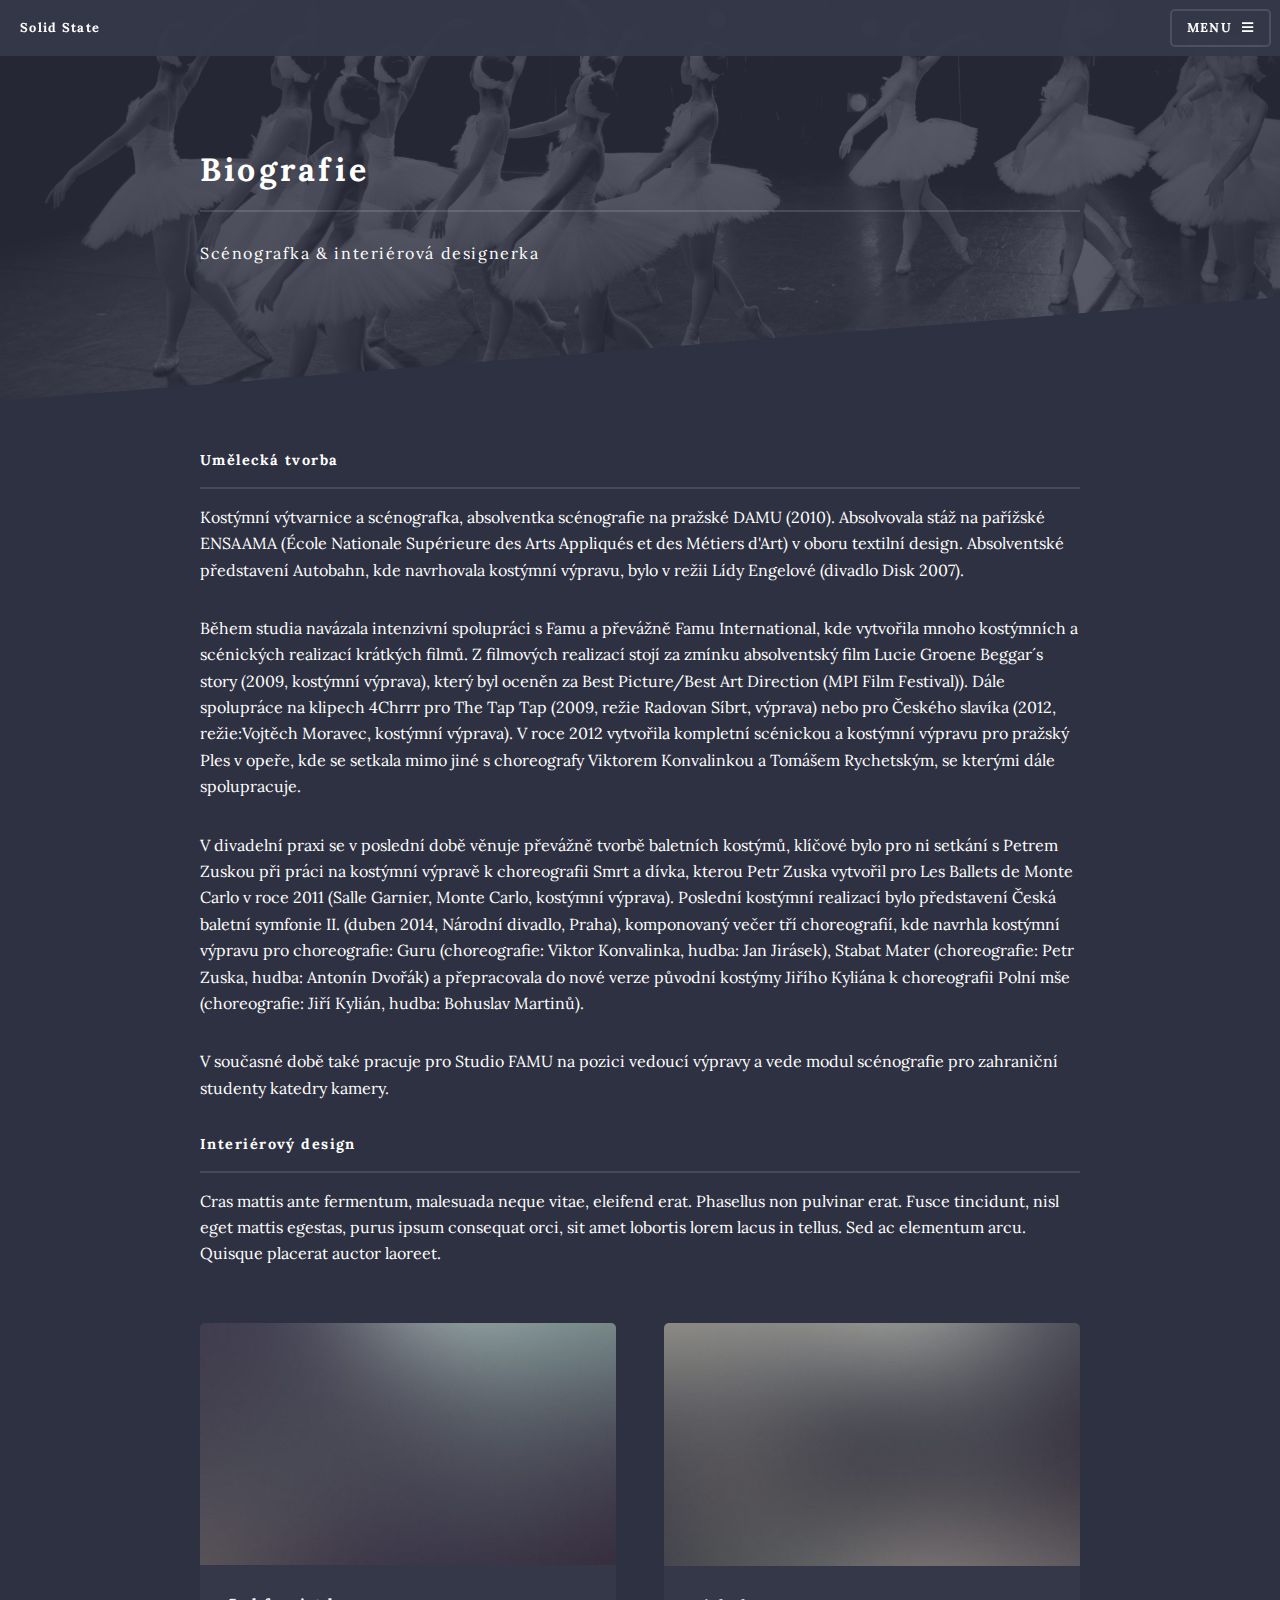
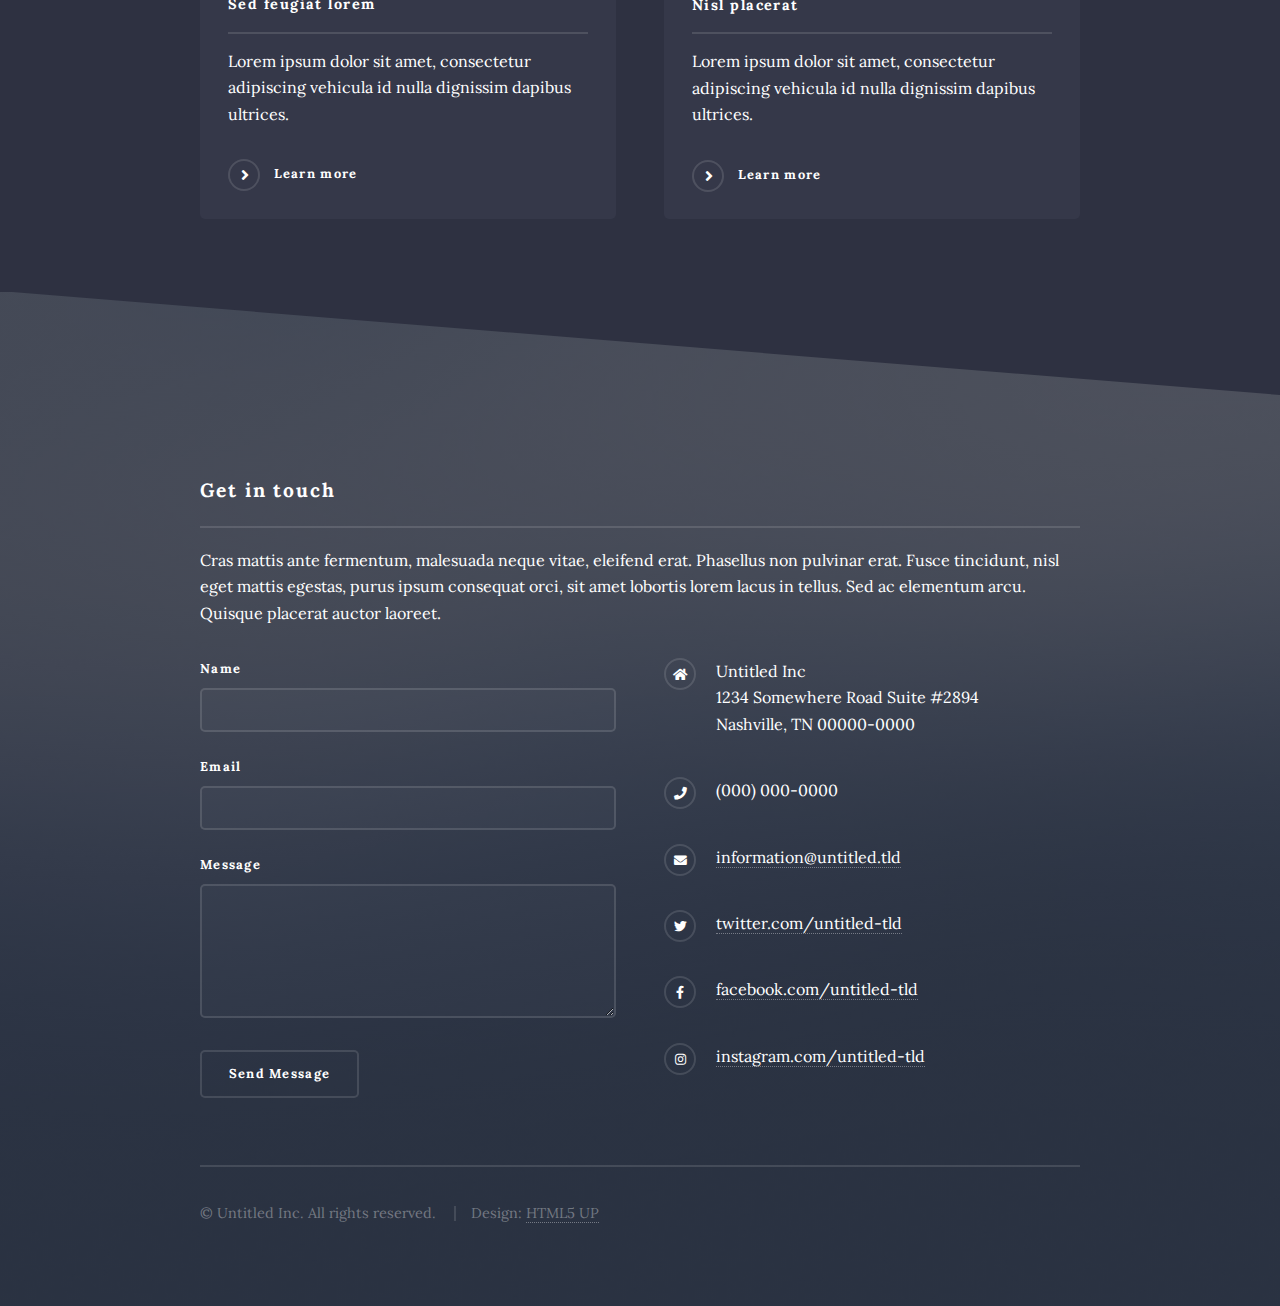
==== biography.html @ 9aa7912f "add biography" ====
<!DOCTYPE html>
<!--
	Solid State by HTML5 UP
	html5up.net | @ajlkn
	Free for personal and commercial use under the CCA 3.0 license (html5up.net/license)
-->
<html>
  <head>
    <title>Generic - Solid State by HTML5 UP</title>
    <meta charset="utf-8" />
    <meta
      name="viewport"
      content="width=device-width, initial-scale=1, user-scalable=no"
    />
    <link rel="stylesheet" href="assets/css/main.css" />
    <noscript
      ><link rel="stylesheet" href="assets/css/noscript.css"
    /></noscript>
  </head>
  <body class="is-preload">
    <!-- Page Wrapper -->
    <div id="page-wrapper">
      <!-- Header -->
      <header id="header">
        <h1><a href="index.html">Solid State</a></h1>
        <nav>
          <a href="#menu">Menu</a>
        </nav>
      </header>

      <!-- Menu -->
      <nav id="menu">
        <div class="inner">
          <h2>Menu</h2>
          <ul class="links">
            <li><a href="index.html">Home</a></li>
            <li><a href="biography.html">Biografie</a></li>
            <li><a href="generic.html">Generic</a></li>
            <li><a href="elements.html">Elements</a></li>
            <li><a href="#">Log In</a></li>
            <li><a href="#">Sign Up</a></li>
          </ul>
          <a href="#" class="close">Close</a>
        </div>
      </nav>

      <!-- Wrapper -->
      <section id="wrapper">
        <header>
          <div class="inner">
            <h2>Biografie</h2>
            <p>Scénografka & interiérová designerka</p>
          </div>
        </header>

        <!-- Content -->
        <div class="wrapper">
          <div class="inner">
            <h3 class="major">Umělecká tvorba</h3>
            <p>
              Kostýmní výtvarnice a scénografka, absolventka scénografie na
              pražské DAMU (2010). Absolvovala stáž na pařížské ENSAAMA (École
              Nationale Supérieure des Arts Appliqués et des Métiers d'Art) v
              oboru textilní design. Absolventské představení Autobahn, kde
              navrhovala kostýmní výpravu, bylo v režii Lídy Engelové (divadlo
              Disk 2007).
            </p>
            <p>
              Během studia navázala intenzivní spolupráci s Famu a převážně Famu
              International, kde vytvořila mnoho kostýmních a scénických
              realizací krátkých filmů. Z filmových realizací stojí za zmínku
              absolventský film Lucie Groene Beggar´s story (2009, kostýmní
              výprava), který byl oceněn za Best Picture/Best Art Direction (MPI
              Film Festival)). Dále spolupráce na klipech 4Chrrr pro The Tap Tap
              (2009, režie Radovan Síbrt, výprava) nebo pro Českého slavíka
              (2012, režie:Vojtěch Moravec, kostýmní výprava). V roce 2012
              vytvořila kompletní scénickou a kostýmní výpravu pro pražský Ples
              v opeře, kde se setkala mimo jiné s choreografy Viktorem
              Konvalinkou a Tomášem Rychetským, se kterými dále spolupracuje.
            </p>
            <p>
              V divadelní praxi se v poslední době věnuje převážně tvorbě
              baletních kostýmů, klíčové bylo pro ni setkání s Petrem Zuskou při
              práci na kostýmní výpravě k choreografii Smrt a dívka, kterou Petr
              Zuska vytvořil pro Les Ballets de Monte Carlo v roce 2011 (Salle
              Garnier, Monte Carlo, kostýmní výprava). Poslední kostýmní
              realizací bylo představení Česká baletní symfonie II. (duben 2014,
              Národní divadlo, Praha), komponovaný večer tří choreografií, kde
              navrhla kostýmní výpravu pro choreografie: Guru (choreografie:
              Viktor Konvalinka, hudba: Jan Jirásek), Stabat Mater
              (choreografie: Petr Zuska, hudba: Antonín Dvořák) a přepracovala
              do nové verze původní kostýmy Jiřího Kyliána k choreografii Polní
              mše (choreografie: Jiří Kylián, hudba: Bohuslav Martinů).
            </p>
            <p>
              V současné době také pracuje pro Studio FAMU na pozici vedoucí
              výpravy a vede modul scénografie pro zahraniční studenty katedry
              kamery.
            </p>

            <h3 class="major">Interiérový design</h3>
            <p>
              Cras mattis ante fermentum, malesuada neque vitae, eleifend erat.
              Phasellus non pulvinar erat. Fusce tincidunt, nisl eget mattis
              egestas, purus ipsum consequat orci, sit amet lobortis lorem lacus
              in tellus. Sed ac elementum arcu. Quisque placerat auctor laoreet.
            </p>

            <section class="features">
              <article>
                <a href="#" class="image"
                  ><img src="images/pic04.jpg" alt=""
                /></a>
                <h3 class="major">Sed feugiat lorem</h3>
                <p>
                  Lorem ipsum dolor sit amet, consectetur adipiscing vehicula id
                  nulla dignissim dapibus ultrices.
                </p>
                <a href="#" class="special">Learn more</a>
              </article>
              <article>
                <a href="#" class="image"
                  ><img src="images/pic05.jpg" alt=""
                /></a>
                <h3 class="major">Nisl placerat</h3>
                <p>
                  Lorem ipsum dolor sit amet, consectetur adipiscing vehicula id
                  nulla dignissim dapibus ultrices.
                </p>
                <a href="#" class="special">Learn more</a>
              </article>
            </section>
          </div>
        </div>
      </section>

      <!-- Footer -->
      <section id="footer">
        <div class="inner">
          <h2 class="major">Get in touch</h2>
          <p>
            Cras mattis ante fermentum, malesuada neque vitae, eleifend erat.
            Phasellus non pulvinar erat. Fusce tincidunt, nisl eget mattis
            egestas, purus ipsum consequat orci, sit amet lobortis lorem lacus
            in tellus. Sed ac elementum arcu. Quisque placerat auctor laoreet.
          </p>
          <form method="post" action="#">
            <div class="fields">
              <div class="field">
                <label for="name">Name</label>
                <input type="text" name="name" id="name" />
              </div>
              <div class="field">
                <label for="email">Email</label>
                <input type="email" name="email" id="email" />
              </div>
              <div class="field">
                <label for="message">Message</label>
                <textarea name="message" id="message" rows="4"></textarea>
              </div>
            </div>
            <ul class="actions">
              <li><input type="submit" value="Send Message" /></li>
            </ul>
          </form>
          <ul class="contact">
            <li class="icon solid fa-home">
              Untitled Inc<br />
              1234 Somewhere Road Suite #2894<br />
              Nashville, TN 00000-0000
            </li>
            <li class="icon solid fa-phone">(000) 000-0000</li>
            <li class="icon solid fa-envelope">
              <a href="#">information@untitled.tld</a>
            </li>
            <li class="icon brands fa-twitter">
              <a href="#">twitter.com/untitled-tld</a>
            </li>
            <li class="icon brands fa-facebook-f">
              <a href="#">facebook.com/untitled-tld</a>
            </li>
            <li class="icon brands fa-instagram">
              <a href="#">instagram.com/untitled-tld</a>
            </li>
          </ul>
          <ul class="copyright">
            <li>&copy; Untitled Inc. All rights reserved.</li>
            <li>Design: <a href="http://html5up.net">HTML5 UP</a></li>
          </ul>
        </div>
      </section>
    </div>

    <!-- Scripts -->
    <script src="assets/js/jquery.min.js"></script>
    <script src="assets/js/jquery.scrollex.min.js"></script>
    <script src="assets/js/browser.min.js"></script>
    <script src="assets/js/breakpoints.min.js"></script>
    <script src="assets/js/util.js"></script>
    <script src="assets/js/main.js"></script>
  </body>
</html>
---- assets/css/main.css ----
@import url(fontawesome-all.min.css);
@import url("https://fonts.googleapis.com/css2?family=Lora:ital,wght@0,400..700;1,400..700&display=swap");



/*
	Solid State by HTML5 UP
	html5up.net | @ajlkn
	Free for personal and commercial use under the CCA 3.0 license (html5up.net/license)
*/

html,
body,
div,
span,
applet,
object,
iframe,
h1,
h2,
h3,
h4,
h5,
h6,
p,
blockquote,
pre,
a,
abbr,
acronym,
address,
big,
cite,
code,
del,
dfn,
em,
img,
ins,
kbd,
q,
s,
samp,
small,
strike,
strong,
sub,
sup,
tt,
var,
b,
u,
i,
center,
dl,
dt,
dd,
ol,
ul,
li,
fieldset,
form,
label,
legend,
table,
caption,
tbody,
tfoot,
thead,
tr,
th,
td,
article,
aside,
canvas,
details,
embed,
figure,
figcaption,
footer,
header,
hgroup,
menu,
nav,
output,
ruby,
section,
summary,
time,
mark,
audio,
video {
	margin: 0;
	padding: 0;
	border: 0;
	font-size: 100%;
	font: inherit;
	font-family: 'Lora', Helvetica;
	vertical-align: baseline;
}

article,
aside,
details,
figcaption,
figure,
footer,
header,
hgroup,
menu,
nav,
section {
	display: block;
}

body {
	line-height: 1;
}

ol,
ul {
	list-style: none;
}

blockquote,
q {
	quotes: none;
}

blockquote:before,
blockquote:after,
q:before,
q:after {
	content: '';
	content: none;
}

table {
	border-collapse: collapse;
	border-spacing: 0;
}

body {
	-webkit-text-size-adjust: none;
}

mark {
	background-color: transparent;
	color: inherit;
}

input::-moz-focus-inner {
	border: 0;
	padding: 0;
}

input,
select,
textarea {
	-moz-appearance: none;
	-webkit-appearance: none;
	-ms-appearance: none;
	appearance: none;
}

/* Basic */

@-ms-viewport {
	width: device-width;
}

body {
	-ms-overflow-style: scrollbar;
}

@media screen and (max-width: 480px) {

	html,
	body {
		min-width: 320px;
	}

}

html {
	box-sizing: border-box;
}

*,
*:before,
*:after {
	box-sizing: inherit;
}

body {
	background-color: #afdb36;
	background-image: linear-gradient(to top, rgba(46, 49, 65, 0.8), rgba(46, 49, 65, 0.8)), url("../../images/bg.jpg");
	background-size: auto,
		cover;
	background-attachment: fixed,
		fixed;
	background-position: center,
		center;
}

body.is-preload *,
body.is-preload *:before,
body.is-preload *:after {
	-moz-animation: none !important;
	-webkit-animation: none !important;
	-ms-animation: none !important;
	animation: none !important;
	-moz-transition: none !important;
	-webkit-transition: none !important;
	-ms-transition: none !important;
	transition: none !important;
}

/* Type */

body,
input,
select,
textarea {
	color: #ffffff;
	font-family: "Source Sans Pro", Helvetica, sans-serif;
	font-size: 16.5pt;
	/* font-weight: 300; */
	line-height: 1.65;
}

@media screen and (max-width: 1680px) {

	body,
	input,
	select,
	textarea {
		font-size: 13pt;
	}

}

@media screen and (max-width: 1280px) {

	body,
	input,
	select,
	textarea {
		font-size: 12pt;
	}

}

@media screen and (max-width: 980px) {

	body,
	input,
	select,
	textarea {
		font-size: 12pt;
	}

}

@media screen and (max-width: 736px) {

	body,
	input,
	select,
	textarea {
		font-size: 12pt;
	}

}

@media screen and (max-width: 480px) {

	body,
	input,
	select,
	textarea {
		font-size: 12pt;
	}

}

a {
	-moz-transition: color 0.2s ease-in-out, border-bottom-color 0.2s ease-in-out;
	-webkit-transition: color 0.2s ease-in-out, border-bottom-color 0.2s ease-in-out;
	-ms-transition: color 0.2s ease-in-out, border-bottom-color 0.2s ease-in-out;
	transition: color 0.2s ease-in-out, border-bottom-color 0.2s ease-in-out;
	border-bottom: dotted 1px rgba(255, 255, 255, 0.35);
	color: #ffffff;
	text-decoration: none;
}

a:hover {
	border-bottom-color: transparent;
	color: #ffffff !important;
}

a.special:not(.button) {
	text-decoration: none;
	border-bottom: 0;
	display: block;
	font-family: 'Lora', Helvetica;
	font-size: 0.8em;
	font-weight: 700;
	letter-spacing: 0.1em;
	margin: 0 0 2em 0;
	/* text-transform: uppercase; */
}

a.special:not(.button):before {
	-moz-osx-font-smoothing: grayscale;
	-webkit-font-smoothing: antialiased;
	display: inline-block;
	font-style: normal;
	font-variant: normal;
	text-rendering: auto;
	line-height: 1;
	text-transform: none !important;
	font-family: 'Font Awesome 5 Free';
	font-weight: 900;
}

a.special:not(.button):before {
	-moz-transition: background-color 0.2s ease-in-out;
	-webkit-transition: background-color 0.2s ease-in-out;
	-ms-transition: background-color 0.2s ease-in-out;
	transition: background-color 0.2s ease-in-out;
	border-radius: 100%;
	border: solid 2px rgba(255, 255, 255, 0.125);
	content: '\f105';
	display: inline-block;
	font-size: 1.25em;
	height: 2em;
	line-height: 1.75em;
	margin-right: 0.85em;
	text-align: center;
	text-indent: 0.15em;
	vertical-align: middle;
	width: 2em;
}

a.special:not(.button):hover:before {
	background-color: rgba(255, 255, 255, 0.025);
}

a.special:not(.button):active:before {
	background-color: rgba(255, 255, 255, 0.075);
}

strong,
b {
	color: #ffffff;
	font-weight: 600;
}

em,
i {
	font-style: italic;
}

p {
	margin: 0 0 2em 0;
}

h1,
h2,
h3,
h4,
h5,
h6 {
	color: #ffffff;
	font-family: 'Lora', Helvetica;
	font-weight: 700;
	letter-spacing: 0.1em;
	margin: 0 0 1em 0;
}

h1 a,
h2 a,
h3 a,
h4 a,
h5 a,
h6 a {
	color: inherit;
	text-decoration: none;
	border-bottom: 0;
}

h1 span,
h2 span,
h3 span,
h4 span,
h5 span,
h6 span {
	font-weight: 200;
}

h1.major,
h2.major,
h3.major,
h4.major,
h5.major,
h6.major {
	padding-bottom: 1em;
	border-bottom: solid 2px rgba(255, 255, 255, 0.125);
}

h2 {
	font-size: 1.2em;
}

h3 {
	font-size: 0.9em;
}

h4 {
	font-size: 0.7em;
}

h5 {
	font-size: 0.7em;
}

h6 {
	font-size: 0.7em;
}

@media screen and (max-width: 736px) {

	h2 {
		font-size: 1em;
	}

	h3 {
		font-size: 0.8em;
	}

}

sub {
	font-size: 0.8em;
	position: relative;
	top: 0.5em;
}

sup {
	font-size: 0.8em;
	position: relative;
	top: -0.5em;
}

blockquote {
	border-left: solid 4px rgba(255, 255, 255, 0.125);
	font-style: italic;
	margin: 0 0 2em 0;
	padding: 0.5em 0 0.5em 2em;
}

code {
	background: rgba(255, 255, 255, 0.025);
	border-radius: 5px;
	border: solid 2px rgba(255, 255, 255, 0.125);
	font-family: "Courier New", monospace;
	font-size: 0.9em;
	margin: 0 0.25em;
	padding: 0.25em 0.65em;
}

pre {
	-webkit-overflow-scrolling: touch;
	font-family: "Courier New", monospace;
	font-size: 0.9em;
	margin: 0 0 2em 0;
}

pre code {
	display: block;
	line-height: 1.75em;
	padding: 1em 1.5em;
	overflow-x: auto;
}

hr {
	border: 0;
	border-bottom: solid 2px rgba(255, 255, 255, 0.125);
	margin: 2.5em 0;
}

hr.major {
	margin: 4em 0;
}

.align-left {
	text-align: left;
}

.align-center {
	text-align: center;
}

.align-right {
	text-align: right;
}

/* Row */

.row {
	display: flex;
	flex-wrap: wrap;
	box-sizing: border-box;
	align-items: stretch;
}

.row>* {
	box-sizing: border-box;
}

.row.gtr-uniform>*> :last-child {
	margin-bottom: 0;
}

.row.aln-left {
	justify-content: flex-start;
}

.row.aln-center {
	justify-content: center;
}

.row.aln-right {
	justify-content: flex-end;
}

.row.aln-top {
	align-items: flex-start;
}

.row.aln-middle {
	align-items: center;
}

.row.aln-bottom {
	align-items: flex-end;
}

.row>.imp {
	order: -1;
}

.row>.col-1 {
	width: 8.33333%;
}

.row>.off-1 {
	margin-left: 8.33333%;
}

.row>.col-2 {
	width: 16.66667%;
}

.row>.off-2 {
	margin-left: 16.66667%;
}

.row>.col-3 {
	width: 25%;
}

.row>.off-3 {
	margin-left: 25%;
}

.row>.col-4 {
	width: 33.33333%;
}

.row>.off-4 {
	margin-left: 33.33333%;
}

.row>.col-5 {
	width: 41.66667%;
}

.row>.off-5 {
	margin-left: 41.66667%;
}

.row>.col-6 {
	width: 50%;
}

.row>.off-6 {
	margin-left: 50%;
}

.row>.col-7 {
	width: 58.33333%;
}

.row>.off-7 {
	margin-left: 58.33333%;
}

.row>.col-8 {
	width: 66.66667%;
}

.row>.off-8 {
	margin-left: 66.66667%;
}

.row>.col-9 {
	width: 75%;
}

.row>.off-9 {
	margin-left: 75%;
}

.row>.col-10 {
	width: 83.33333%;
}

.row>.off-10 {
	margin-left: 83.33333%;
}

.row>.col-11 {
	width: 91.66667%;
}

.row>.off-11 {
	margin-left: 91.66667%;
}

.row>.col-12 {
	width: 100%;
}

.row>.off-12 {
	margin-left: 100%;
}

.row.gtr-0 {
	margin-top: 0;
	margin-left: 0em;
}

.row.gtr-0>* {
	padding: 0 0 0 0em;
}

.row.gtr-0.gtr-uniform {
	margin-top: 0em;
}

.row.gtr-0.gtr-uniform>* {
	padding-top: 0em;
}

.row.gtr-25 {
	margin-top: 0;
	margin-left: -0.4375em;
}

.row.gtr-25>* {
	padding: 0 0 0 0.4375em;
}

.row.gtr-25.gtr-uniform {
	margin-top: -0.4375em;
}

.row.gtr-25.gtr-uniform>* {
	padding-top: 0.4375em;
}

.row.gtr-50 {
	margin-top: 0;
	margin-left: -0.875em;
}

.row.gtr-50>* {
	padding: 0 0 0 0.875em;
}

.row.gtr-50.gtr-uniform {
	margin-top: -0.875em;
}

.row.gtr-50.gtr-uniform>* {
	padding-top: 0.875em;
}

.row {
	margin-top: 0;
	margin-left: -1.75em;
}

.row>* {
	padding: 0 0 0 1.75em;
}

.row.gtr-uniform {
	margin-top: -1.75em;
}

.row.gtr-uniform>* {
	padding-top: 1.75em;
}

.row.gtr-150 {
	margin-top: 0;
	margin-left: -2.625em;
}

.row.gtr-150>* {
	padding: 0 0 0 2.625em;
}

.row.gtr-150.gtr-uniform {
	margin-top: -2.625em;
}

.row.gtr-150.gtr-uniform>* {
	padding-top: 2.625em;
}

.row.gtr-200 {
	margin-top: 0;
	margin-left: -3.5em;
}

.row.gtr-200>* {
	padding: 0 0 0 3.5em;
}

.row.gtr-200.gtr-uniform {
	margin-top: -3.5em;
}

.row.gtr-200.gtr-uniform>* {
	padding-top: 3.5em;
}

@media screen and (max-width: 1680px) {

	.row {
		display: flex;
		flex-wrap: wrap;
		box-sizing: border-box;
		align-items: stretch;
	}

	.row>* {
		box-sizing: border-box;
	}

	.row.gtr-uniform>*> :last-child {
		margin-bottom: 0;
	}

	.row.aln-left {
		justify-content: flex-start;
	}

	.row.aln-center {
		justify-content: center;
	}

	.row.aln-right {
		justify-content: flex-end;
	}

	.row.aln-top {
		align-items: flex-start;
	}

	.row.aln-middle {
		align-items: center;
	}

	.row.aln-bottom {
		align-items: flex-end;
	}

	.row>.imp-xlarge {
		order: -1;
	}

	.row>.col-1-xlarge {
		width: 8.33333%;
	}

	.row>.off-1-xlarge {
		margin-left: 8.33333%;
	}

	.row>.col-2-xlarge {
		width: 16.66667%;
	}

	.row>.off-2-xlarge {
		margin-left: 16.66667%;
	}

	.row>.col-3-xlarge {
		width: 25%;
	}

	.row>.off-3-xlarge {
		margin-left: 25%;
	}

	.row>.col-4-xlarge {
		width: 33.33333%;
	}

	.row>.off-4-xlarge {
		margin-left: 33.33333%;
	}

	.row>.col-5-xlarge {
		width: 41.66667%;
	}

	.row>.off-5-xlarge {
		margin-left: 41.66667%;
	}

	.row>.col-6-xlarge {
		width: 50%;
	}

	.row>.off-6-xlarge {
		margin-left: 50%;
	}

	.row>.col-7-xlarge {
		width: 58.33333%;
	}

	.row>.off-7-xlarge {
		margin-left: 58.33333%;
	}

	.row>.col-8-xlarge {
		width: 66.66667%;
	}

	.row>.off-8-xlarge {
		margin-left: 66.66667%;
	}

	.row>.col-9-xlarge {
		width: 75%;
	}

	.row>.off-9-xlarge {
		margin-left: 75%;
	}

	.row>.col-10-xlarge {
		width: 83.33333%;
	}

	.row>.off-10-xlarge {
		margin-left: 83.33333%;
	}

	.row>.col-11-xlarge {
		width: 91.66667%;
	}

	.row>.off-11-xlarge {
		margin-left: 91.66667%;
	}

	.row>.col-12-xlarge {
		width: 100%;
	}

	.row>.off-12-xlarge {
		margin-left: 100%;
	}

	.row.gtr-0 {
		margin-top: 0;
		margin-left: 0em;
	}

	.row.gtr-0>* {
		padding: 0 0 0 0em;
	}

	.row.gtr-0.gtr-uniform {
		margin-top: 0em;
	}

	.row.gtr-0.gtr-uniform>* {
		padding-top: 0em;
	}

	.row.gtr-25 {
		margin-top: 0;
		margin-left: -0.4375em;
	}

	.row.gtr-25>* {
		padding: 0 0 0 0.4375em;
	}

	.row.gtr-25.gtr-uniform {
		margin-top: -0.4375em;
	}

	.row.gtr-25.gtr-uniform>* {
		padding-top: 0.4375em;
	}

	.row.gtr-50 {
		margin-top: 0;
		margin-left: -0.875em;
	}

	.row.gtr-50>* {
		padding: 0 0 0 0.875em;
	}

	.row.gtr-50.gtr-uniform {
		margin-top: -0.875em;
	}

	.row.gtr-50.gtr-uniform>* {
		padding-top: 0.875em;
	}

	.row {
		margin-top: 0;
		margin-left: -1.75em;
	}

	.row>* {
		padding: 0 0 0 1.75em;
	}

	.row.gtr-uniform {
		margin-top: -1.75em;
	}

	.row.gtr-uniform>* {
		padding-top: 1.75em;
	}

	.row.gtr-150 {
		margin-top: 0;
		margin-left: -2.625em;
	}

	.row.gtr-150>* {
		padding: 0 0 0 2.625em;
	}

	.row.gtr-150.gtr-uniform {
		margin-top: -2.625em;
	}

	.row.gtr-150.gtr-uniform>* {
		padding-top: 2.625em;
	}

	.row.gtr-200 {
		margin-top: 0;
		margin-left: -3.5em;
	}

	.row.gtr-200>* {
		padding: 0 0 0 3.5em;
	}

	.row.gtr-200.gtr-uniform {
		margin-top: -3.5em;
	}

	.row.gtr-200.gtr-uniform>* {
		padding-top: 3.5em;
	}

}

@media screen and (max-width: 1280px) {

	.row {
		display: flex;
		flex-wrap: wrap;
		box-sizing: border-box;
		align-items: stretch;
	}

	.row>* {
		box-sizing: border-box;
	}

	.row.gtr-uniform>*> :last-child {
		margin-bottom: 0;
	}

	.row.aln-left {
		justify-content: flex-start;
	}

	.row.aln-center {
		justify-content: center;
	}

	.row.aln-right {
		justify-content: flex-end;
	}

	.row.aln-top {
		align-items: flex-start;
	}

	.row.aln-middle {
		align-items: center;
	}

	.row.aln-bottom {
		align-items: flex-end;
	}

	.row>.imp-large {
		order: -1;
	}

	.row>.col-1-large {
		width: 8.33333%;
	}

	.row>.off-1-large {
		margin-left: 8.33333%;
	}

	.row>.col-2-large {
		width: 16.66667%;
	}

	.row>.off-2-large {
		margin-left: 16.66667%;
	}

	.row>.col-3-large {
		width: 25%;
	}

	.row>.off-3-large {
		margin-left: 25%;
	}

	.row>.col-4-large {
		width: 33.33333%;
	}

	.row>.off-4-large {
		margin-left: 33.33333%;
	}

	.row>.col-5-large {
		width: 41.66667%;
	}

	.row>.off-5-large {
		margin-left: 41.66667%;
	}

	.row>.col-6-large {
		width: 50%;
	}

	.row>.off-6-large {
		margin-left: 50%;
	}

	.row>.col-7-large {
		width: 58.33333%;
	}

	.row>.off-7-large {
		margin-left: 58.33333%;
	}

	.row>.col-8-large {
		width: 66.66667%;
	}

	.row>.off-8-large {
		margin-left: 66.66667%;
	}

	.row>.col-9-large {
		width: 75%;
	}

	.row>.off-9-large {
		margin-left: 75%;
	}

	.row>.col-10-large {
		width: 83.33333%;
	}

	.row>.off-10-large {
		margin-left: 83.33333%;
	}

	.row>.col-11-large {
		width: 91.66667%;
	}

	.row>.off-11-large {
		margin-left: 91.66667%;
	}

	.row>.col-12-large {
		width: 100%;
	}

	.row>.off-12-large {
		margin-left: 100%;
	}

	.row.gtr-0 {
		margin-top: 0;
		margin-left: 0em;
	}

	.row.gtr-0>* {
		padding: 0 0 0 0em;
	}

	.row.gtr-0.gtr-uniform {
		margin-top: 0em;
	}

	.row.gtr-0.gtr-uniform>* {
		padding-top: 0em;
	}

	.row.gtr-25 {
		margin-top: 0;
		margin-left: -0.4375em;
	}

	.row.gtr-25>* {
		padding: 0 0 0 0.4375em;
	}

	.row.gtr-25.gtr-uniform {
		margin-top: -0.4375em;
	}

	.row.gtr-25.gtr-uniform>* {
		padding-top: 0.4375em;
	}

	.row.gtr-50 {
		margin-top: 0;
		margin-left: -0.875em;
	}

	.row.gtr-50>* {
		padding: 0 0 0 0.875em;
	}

	.row.gtr-50.gtr-uniform {
		margin-top: -0.875em;
	}

	.row.gtr-50.gtr-uniform>* {
		padding-top: 0.875em;
	}

	.row {
		margin-top: 0;
		margin-left: -1.75em;
	}

	.row>* {
		padding: 0 0 0 1.75em;
	}

	.row.gtr-uniform {
		margin-top: -1.75em;
	}

	.row.gtr-uniform>* {
		padding-top: 1.75em;
	}

	.row.gtr-150 {
		margin-top: 0;
		margin-left: -2.625em;
	}

	.row.gtr-150>* {
		padding: 0 0 0 2.625em;
	}

	.row.gtr-150.gtr-uniform {
		margin-top: -2.625em;
	}

	.row.gtr-150.gtr-uniform>* {
		padding-top: 2.625em;
	}

	.row.gtr-200 {
		margin-top: 0;
		margin-left: -3.5em;
	}

	.row.gtr-200>* {
		padding: 0 0 0 3.5em;
	}

	.row.gtr-200.gtr-uniform {
		margin-top: -3.5em;
	}

	.row.gtr-200.gtr-uniform>* {
		padding-top: 3.5em;
	}

}

@media screen and (max-width: 980px) {

	.row {
		display: flex;
		flex-wrap: wrap;
		box-sizing: border-box;
		align-items: stretch;
	}

	.row>* {
		box-sizing: border-box;
	}

	.row.gtr-uniform>*> :last-child {
		margin-bottom: 0;
	}

	.row.aln-left {
		justify-content: flex-start;
	}

	.row.aln-center {
		justify-content: center;
	}

	.row.aln-right {
		justify-content: flex-end;
	}

	.row.aln-top {
		align-items: flex-start;
	}

	.row.aln-middle {
		align-items: center;
	}

	.row.aln-bottom {
		align-items: flex-end;
	}

	.row>.imp-medium {
		order: -1;
	}

	.row>.col-1-medium {
		width: 8.33333%;
	}

	.row>.off-1-medium {
		margin-left: 8.33333%;
	}

	.row>.col-2-medium {
		width: 16.66667%;
	}

	.row>.off-2-medium {
		margin-left: 16.66667%;
	}

	.row>.col-3-medium {
		width: 25%;
	}

	.row>.off-3-medium {
		margin-left: 25%;
	}

	.row>.col-4-medium {
		width: 33.33333%;
	}

	.row>.off-4-medium {
		margin-left: 33.33333%;
	}

	.row>.col-5-medium {
		width: 41.66667%;
	}

	.row>.off-5-medium {
		margin-left: 41.66667%;
	}

	.row>.col-6-medium {
		width: 50%;
	}

	.row>.off-6-medium {
		margin-left: 50%;
	}

	.row>.col-7-medium {
		width: 58.33333%;
	}

	.row>.off-7-medium {
		margin-left: 58.33333%;
	}

	.row>.col-8-medium {
		width: 66.66667%;
	}

	.row>.off-8-medium {
		margin-left: 66.66667%;
	}

	.row>.col-9-medium {
		width: 75%;
	}

	.row>.off-9-medium {
		margin-left: 75%;
	}

	.row>.col-10-medium {
		width: 83.33333%;
	}

	.row>.off-10-medium {
		margin-left: 83.33333%;
	}

	.row>.col-11-medium {
		width: 91.66667%;
	}

	.row>.off-11-medium {
		margin-left: 91.66667%;
	}

	.row>.col-12-medium {
		width: 100%;
	}

	.row>.off-12-medium {
		margin-left: 100%;
	}

	.row.gtr-0 {
		margin-top: 0;
		margin-left: 0em;
	}

	.row.gtr-0>* {
		padding: 0 0 0 0em;
	}

	.row.gtr-0.gtr-uniform {
		margin-top: 0em;
	}

	.row.gtr-0.gtr-uniform>* {
		padding-top: 0em;
	}

	.row.gtr-25 {
		margin-top: 0;
		margin-left: -0.4375em;
	}

	.row.gtr-25>* {
		padding: 0 0 0 0.4375em;
	}

	.row.gtr-25.gtr-uniform {
		margin-top: -0.4375em;
	}

	.row.gtr-25.gtr-uniform>* {
		padding-top: 0.4375em;
	}

	.row.gtr-50 {
		margin-top: 0;
		margin-left: -0.875em;
	}

	.row.gtr-50>* {
		padding: 0 0 0 0.875em;
	}

	.row.gtr-50.gtr-uniform {
		margin-top: -0.875em;
	}

	.row.gtr-50.gtr-uniform>* {
		padding-top: 0.875em;
	}

	.row {
		margin-top: 0;
		margin-left: -1.75em;
	}

	.row>* {
		padding: 0 0 0 1.75em;
	}

	.row.gtr-uniform {
		margin-top: -1.75em;
	}

	.row.gtr-uniform>* {
		padding-top: 1.75em;
	}

	.row.gtr-150 {
		margin-top: 0;
		margin-left: -2.625em;
	}

	.row.gtr-150>* {
		padding: 0 0 0 2.625em;
	}

	.row.gtr-150.gtr-uniform {
		margin-top: -2.625em;
	}

	.row.gtr-150.gtr-uniform>* {
		padding-top: 2.625em;
	}

	.row.gtr-200 {
		margin-top: 0;
		margin-left: -3.5em;
	}

	.row.gtr-200>* {
		padding: 0 0 0 3.5em;
	}

	.row.gtr-200.gtr-uniform {
		margin-top: -3.5em;
	}

	.row.gtr-200.gtr-uniform>* {
		padding-top: 3.5em;
	}

}

@media screen and (max-width: 736px) {

	.row {
		display: flex;
		flex-wrap: wrap;
		box-sizing: border-box;
		align-items: stretch;
	}

	.row>* {
		box-sizing: border-box;
	}

	.row.gtr-uniform>*> :last-child {
		margin-bottom: 0;
	}

	.row.aln-left {
		justify-content: flex-start;
	}

	.row.aln-center {
		justify-content: center;
	}

	.row.aln-right {
		justify-content: flex-end;
	}

	.row.aln-top {
		align-items: flex-start;
	}

	.row.aln-middle {
		align-items: center;
	}

	.row.aln-bottom {
		align-items: flex-end;
	}

	.row>.imp-small {
		order: -1;
	}

	.row>.col-1-small {
		width: 8.33333%;
	}

	.row>.off-1-small {
		margin-left: 8.33333%;
	}

	.row>.col-2-small {
		width: 16.66667%;
	}

	.row>.off-2-small {
		margin-left: 16.66667%;
	}

	.row>.col-3-small {
		width: 25%;
	}

	.row>.off-3-small {
		margin-left: 25%;
	}

	.row>.col-4-small {
		width: 33.33333%;
	}

	.row>.off-4-small {
		margin-left: 33.33333%;
	}

	.row>.col-5-small {
		width: 41.66667%;
	}

	.row>.off-5-small {
		margin-left: 41.66667%;
	}

	.row>.col-6-small {
		width: 50%;
	}

	.row>.off-6-small {
		margin-left: 50%;
	}

	.row>.col-7-small {
		width: 58.33333%;
	}

	.row>.off-7-small {
		margin-left: 58.33333%;
	}

	.row>.col-8-small {
		width: 66.66667%;
	}

	.row>.off-8-small {
		margin-left: 66.66667%;
	}

	.row>.col-9-small {
		width: 75%;
	}

	.row>.off-9-small {
		margin-left: 75%;
	}

	.row>.col-10-small {
		width: 83.33333%;
	}

	.row>.off-10-small {
		margin-left: 83.33333%;
	}

	.row>.col-11-small {
		width: 91.66667%;
	}

	.row>.off-11-small {
		margin-left: 91.66667%;
	}

	.row>.col-12-small {
		width: 100%;
	}

	.row>.off-12-small {
		margin-left: 100%;
	}

	.row.gtr-0 {
		margin-top: 0;
		margin-left: 0em;
	}

	.row.gtr-0>* {
		padding: 0 0 0 0em;
	}

	.row.gtr-0.gtr-uniform {
		margin-top: 0em;
	}

	.row.gtr-0.gtr-uniform>* {
		padding-top: 0em;
	}

	.row.gtr-25 {
		margin-top: 0;
		margin-left: -0.3125em;
	}

	.row.gtr-25>* {
		padding: 0 0 0 0.3125em;
	}

	.row.gtr-25.gtr-uniform {
		margin-top: -0.3125em;
	}

	.row.gtr-25.gtr-uniform>* {
		padding-top: 0.3125em;
	}

	.row.gtr-50 {
		margin-top: 0;
		margin-left: -0.625em;
	}

	.row.gtr-50>* {
		padding: 0 0 0 0.625em;
	}

	.row.gtr-50.gtr-uniform {
		margin-top: -0.625em;
	}

	.row.gtr-50.gtr-uniform>* {
		padding-top: 0.625em;
	}

	.row {
		margin-top: 0;
		margin-left: -1.25em;
	}

	.row>* {
		padding: 0 0 0 1.25em;
	}

	.row.gtr-uniform {
		margin-top: -1.25em;
	}

	.row.gtr-uniform>* {
		padding-top: 1.25em;
	}

	.row.gtr-150 {
		margin-top: 0;
		margin-left: -1.875em;
	}

	.row.gtr-150>* {
		padding: 0 0 0 1.875em;
	}

	.row.gtr-150.gtr-uniform {
		margin-top: -1.875em;
	}

	.row.gtr-150.gtr-uniform>* {
		padding-top: 1.875em;
	}

	.row.gtr-200 {
		margin-top: 0;
		margin-left: -2.5em;
	}

	.row.gtr-200>* {
		padding: 0 0 0 2.5em;
	}

	.row.gtr-200.gtr-uniform {
		margin-top: -2.5em;
	}

	.row.gtr-200.gtr-uniform>* {
		padding-top: 2.5em;
	}

}

@media screen and (max-width: 480px) {

	.row {
		display: flex;
		flex-wrap: wrap;
		box-sizing: border-box;
		align-items: stretch;
	}

	.row>* {
		box-sizing: border-box;
	}

	.row.gtr-uniform>*> :last-child {
		margin-bottom: 0;
	}

	.row.aln-left {
		justify-content: flex-start;
	}

	.row.aln-center {
		justify-content: center;
	}

	.row.aln-right {
		justify-content: flex-end;
	}

	.row.aln-top {
		align-items: flex-start;
	}

	.row.aln-middle {
		align-items: center;
	}

	.row.aln-bottom {
		align-items: flex-end;
	}

	.row>.imp-xsmall {
		order: -1;
	}

	.row>.col-1-xsmall {
		width: 8.33333%;
	}

	.row>.off-1-xsmall {
		margin-left: 8.33333%;
	}

	.row>.col-2-xsmall {
		width: 16.66667%;
	}

	.row>.off-2-xsmall {
		margin-left: 16.66667%;
	}

	.row>.col-3-xsmall {
		width: 25%;
	}

	.row>.off-3-xsmall {
		margin-left: 25%;
	}

	.row>.col-4-xsmall {
		width: 33.33333%;
	}

	.row>.off-4-xsmall {
		margin-left: 33.33333%;
	}

	.row>.col-5-xsmall {
		width: 41.66667%;
	}

	.row>.off-5-xsmall {
		margin-left: 41.66667%;
	}

	.row>.col-6-xsmall {
		width: 50%;
	}

	.row>.off-6-xsmall {
		margin-left: 50%;
	}

	.row>.col-7-xsmall {
		width: 58.33333%;
	}

	.row>.off-7-xsmall {
		margin-left: 58.33333%;
	}

	.row>.col-8-xsmall {
		width: 66.66667%;
	}

	.row>.off-8-xsmall {
		margin-left: 66.66667%;
	}

	.row>.col-9-xsmall {
		width: 75%;
	}

	.row>.off-9-xsmall {
		margin-left: 75%;
	}

	.row>.col-10-xsmall {
		width: 83.33333%;
	}

	.row>.off-10-xsmall {
		margin-left: 83.33333%;
	}

	.row>.col-11-xsmall {
		width: 91.66667%;
	}

	.row>.off-11-xsmall {
		margin-left: 91.66667%;
	}

	.row>.col-12-xsmall {
		width: 100%;
	}

	.row>.off-12-xsmall {
		margin-left: 100%;
	}

	.row.gtr-0 {
		margin-top: 0;
		margin-left: 0em;
	}

	.row.gtr-0>* {
		padding: 0 0 0 0em;
	}

	.row.gtr-0.gtr-uniform {
		margin-top: 0em;
	}

	.row.gtr-0.gtr-uniform>* {
		padding-top: 0em;
	}

	.row.gtr-25 {
		margin-top: 0;
		margin-left: -0.3125em;
	}

	.row.gtr-25>* {
		padding: 0 0 0 0.3125em;
	}

	.row.gtr-25.gtr-uniform {
		margin-top: -0.3125em;
	}

	.row.gtr-25.gtr-uniform>* {
		padding-top: 0.3125em;
	}

	.row.gtr-50 {
		margin-top: 0;
		margin-left: -0.625em;
	}

	.row.gtr-50>* {
		padding: 0 0 0 0.625em;
	}

	.row.gtr-50.gtr-uniform {
		margin-top: -0.625em;
	}

	.row.gtr-50.gtr-uniform>* {
		padding-top: 0.625em;
	}

	.row {
		margin-top: 0;
		margin-left: -1.25em;
	}

	.row>* {
		padding: 0 0 0 1.25em;
	}

	.row.gtr-uniform {
		margin-top: -1.25em;
	}

	.row.gtr-uniform>* {
		padding-top: 1.25em;
	}

	.row.gtr-150 {
		margin-top: 0;
		margin-left: -1.875em;
	}

	.row.gtr-150>* {
		padding: 0 0 0 1.875em;
	}

	.row.gtr-150.gtr-uniform {
		margin-top: -1.875em;
	}

	.row.gtr-150.gtr-uniform>* {
		padding-top: 1.875em;
	}

	.row.gtr-200 {
		margin-top: 0;
		margin-left: -2.5em;
	}

	.row.gtr-200>* {
		padding: 0 0 0 2.5em;
	}

	.row.gtr-200.gtr-uniform {
		margin-top: -2.5em;
	}

	.row.gtr-200.gtr-uniform>* {
		padding-top: 2.5em;
	}

}

@media screen and (max-width: 360px) {

	.row {
		display: flex;
		flex-wrap: wrap;
		box-sizing: border-box;
		align-items: stretch;
	}

	.row>* {
		box-sizing: border-box;
	}

	.row.gtr-uniform>*> :last-child {
		margin-bottom: 0;
	}

	.row.aln-left {
		justify-content: flex-start;
	}

	.row.aln-center {
		justify-content: center;
	}

	.row.aln-right {
		justify-content: flex-end;
	}

	.row.aln-top {
		align-items: flex-start;
	}

	.row.aln-middle {
		align-items: center;
	}

	.row.aln-bottom {
		align-items: flex-end;
	}

	.row>.imp-xxsmall {
		order: -1;
	}

	.row>.col-1-xxsmall {
		width: 8.33333%;
	}

	.row>.off-1-xxsmall {
		margin-left: 8.33333%;
	}

	.row>.col-2-xxsmall {
		width: 16.66667%;
	}

	.row>.off-2-xxsmall {
		margin-left: 16.66667%;
	}

	.row>.col-3-xxsmall {
		width: 25%;
	}

	.row>.off-3-xxsmall {
		margin-left: 25%;
	}

	.row>.col-4-xxsmall {
		width: 33.33333%;
	}

	.row>.off-4-xxsmall {
		margin-left: 33.33333%;
	}

	.row>.col-5-xxsmall {
		width: 41.66667%;
	}

	.row>.off-5-xxsmall {
		margin-left: 41.66667%;
	}

	.row>.col-6-xxsmall {
		width: 50%;
	}

	.row>.off-6-xxsmall {
		margin-left: 50%;
	}

	.row>.col-7-xxsmall {
		width: 58.33333%;
	}

	.row>.off-7-xxsmall {
		margin-left: 58.33333%;
	}

	.row>.col-8-xxsmall {
		width: 66.66667%;
	}

	.row>.off-8-xxsmall {
		margin-left: 66.66667%;
	}

	.row>.col-9-xxsmall {
		width: 75%;
	}

	.row>.off-9-xxsmall {
		margin-left: 75%;
	}

	.row>.col-10-xxsmall {
		width: 83.33333%;
	}

	.row>.off-10-xxsmall {
		margin-left: 83.33333%;
	}

	.row>.col-11-xxsmall {
		width: 91.66667%;
	}

	.row>.off-11-xxsmall {
		margin-left: 91.66667%;
	}

	.row>.col-12-xxsmall {
		width: 100%;
	}

	.row>.off-12-xxsmall {
		margin-left: 100%;
	}

	.row.gtr-0 {
		margin-top: 0;
		margin-left: 0em;
	}

	.row.gtr-0>* {
		padding: 0 0 0 0em;
	}

	.row.gtr-0.gtr-uniform {
		margin-top: 0em;
	}

	.row.gtr-0.gtr-uniform>* {
		padding-top: 0em;
	}

	.row.gtr-25 {
		margin-top: 0;
		margin-left: -0.3125em;
	}

	.row.gtr-25>* {
		padding: 0 0 0 0.3125em;
	}

	.row.gtr-25.gtr-uniform {
		margin-top: -0.3125em;
	}

	.row.gtr-25.gtr-uniform>* {
		padding-top: 0.3125em;
	}

	.row.gtr-50 {
		margin-top: 0;
		margin-left: -0.625em;
	}

	.row.gtr-50>* {
		padding: 0 0 0 0.625em;
	}

	.row.gtr-50.gtr-uniform {
		margin-top: -0.625em;
	}

	.row.gtr-50.gtr-uniform>* {
		padding-top: 0.625em;
	}

	.row {
		margin-top: 0;
		margin-left: -1.25em;
	}

	.row>* {
		padding: 0 0 0 1.25em;
	}

	.row.gtr-uniform {
		margin-top: -1.25em;
	}

	.row.gtr-uniform>* {
		padding-top: 1.25em;
	}

	.row.gtr-150 {
		margin-top: 0;
		margin-left: -1.875em;
	}

	.row.gtr-150>* {
		padding: 0 0 0 1.875em;
	}

	.row.gtr-150.gtr-uniform {
		margin-top: -1.875em;
	}

	.row.gtr-150.gtr-uniform>* {
		padding-top: 1.875em;
	}

	.row.gtr-200 {
		margin-top: 0;
		margin-left: -2.5em;
	}

	.row.gtr-200>* {
		padding: 0 0 0 2.5em;
	}

	.row.gtr-200.gtr-uniform {
		margin-top: -2.5em;
	}

	.row.gtr-200.gtr-uniform>* {
		padding-top: 2.5em;
	}

}

/* Section/Article */

section.special,
article.special {
	text-align: center;
}

/* Form */

form {
	margin: 0 0 2em 0;
}

form> :last-child {
	margin-bottom: 0;
}

form>.fields {
	display: -moz-flex;
	display: -webkit-flex;
	display: -ms-flex;
	display: flex;
	-moz-flex-wrap: wrap;
	-webkit-flex-wrap: wrap;
	-ms-flex-wrap: wrap;
	flex-wrap: wrap;
	width: calc(100% + 3em);
	margin: -1.5em 0 2em -1.5em;
}

form>.fields>.field {
	-moz-flex-grow: 0;
	-webkit-flex-grow: 0;
	-ms-flex-grow: 0;
	flex-grow: 0;
	-moz-flex-shrink: 0;
	-webkit-flex-shrink: 0;
	-ms-flex-shrink: 0;
	flex-shrink: 0;
	padding: 1.5em 0 0 1.5em;
	width: calc(100% - 1.5em);
}

form>.fields>.field.half {
	width: calc(50% - 0.75em);
}

form>.fields>.field.third {
	width: calc(100%/3 - 0.5em);
}

form>.fields>.field.quarter {
	width: calc(25% - 0.375em);
}

@media screen and (max-width: 480px) {

	form>.fields {
		width: calc(100% + 3em);
		margin: -1.5em 0 2em -1.5em;
	}

	form>.fields>.field {
		padding: 1.5em 0 0 1.5em;
		width: calc(100% - 1.5em);
	}

	form>.fields>.field.half {
		width: calc(100% - 1.5em);
	}

	form>.fields>.field.third {
		width: calc(100% - 1.5em);
	}

	form>.fields>.field.quarter {
		width: calc(100% - 1.5em);
	}

}

label {
	color: #ffffff;
	display: block;
	font-family: 'Lora', Helvetica;
	font-size: 0.8em;
	font-weight: 700;
	letter-spacing: 0.1em;
	margin: 0 0 0.7em 0;
	/* text-transform: uppercase; */
}

input[type="text"],
input[type="password"],
input[type="email"],
input[type="tel"],
select,
textarea {
	-moz-appearance: none;
	-webkit-appearance: none;
	-ms-appearance: none;
	appearance: none;
	background: rgba(255, 255, 255, 0.025);
	border-radius: 5px;
	border: none;
	border: solid 2px rgba(255, 255, 255, 0.125);
	color: inherit;
	display: block;
	outline: 0;
	padding: 0 1em;
	text-decoration: none;
	width: 100%;
}

input[type="text"]:invalid,
input[type="password"]:invalid,
input[type="email"]:invalid,
input[type="tel"]:invalid,
select:invalid,
textarea:invalid {
	box-shadow: none;
}

input[type="text"]:focus,
input[type="password"]:focus,
input[type="email"]:focus,
input[type="tel"]:focus,
select:focus,
textarea:focus {
	border-color: #5b6ba6;
}

select {
	background-image: url("data:image/svg+xml;charset=utf8,%3Csvg xmlns='http://www.w3.org/2000/svg' width='40' height='40' preserveAspectRatio='none' viewBox='0 0 40 40'%3E%3Cpath d='M9.4,12.3l10.4,10.4l10.4-10.4c0.2-0.2,0.5-0.4,0.9-0.4c0.3,0,0.6,0.1,0.9,0.4l3.3,3.3c0.2,0.2,0.4,0.5,0.4,0.9 c0,0.4-0.1,0.6-0.4,0.9L20.7,31.9c-0.2,0.2-0.5,0.4-0.9,0.4c-0.3,0-0.6-0.1-0.9-0.4L4.3,17.3c-0.2-0.2-0.4-0.5-0.4-0.9 c0-0.4,0.1-0.6,0.4-0.9l3.3-3.3c0.2-0.2,0.5-0.4,0.9-0.4S9.1,12.1,9.4,12.3z' fill='rgba(255, 255, 255, 0.125)' /%3E%3C/svg%3E");
	background-size: 1.25rem;
	background-repeat: no-repeat;
	background-position: calc(100% - 1rem) center;
	height: 2.75em;
	padding-right: 2.75em;
	text-overflow: ellipsis;
}

select option {
	color: #ffffff;
	background: #2e3141;
}

select:focus::-ms-value {
	background-color: transparent;
}

select::-ms-expand {
	display: none;
}

input[type="text"],
input[type="password"],
input[type="email"],
select {
	height: 2.75em;
}

textarea {
	padding: 0.75em 1em;
}

input[type="checkbox"],
input[type="radio"] {
	-moz-appearance: none;
	-webkit-appearance: none;
	-ms-appearance: none;
	appearance: none;
	display: block;
	float: left;
	margin-right: -2em;
	opacity: 0;
	width: 1em;
	z-index: -1;
}

input[type="checkbox"]+label,
input[type="radio"]+label {
	text-decoration: none;
	color: #ffffff;
	cursor: pointer;
	display: inline-block;
	font-size: 1em;
	font-family: "Source Sans Pro", Helvetica, sans-serif;
	text-transform: none;
	letter-spacing: 0;
	font-weight: 300;
	padding-left: 2.4em;
	padding-right: 0.75em;
	position: relative;
}

input[type="checkbox"]+label:before,
input[type="radio"]+label:before {
	-moz-osx-font-smoothing: grayscale;
	-webkit-font-smoothing: antialiased;
	display: inline-block;
	font-style: normal;
	font-variant: normal;
	text-rendering: auto;
	line-height: 1;
	text-transform: none !important;
	font-family: 'Font Awesome 5 Free';
	font-weight: 900;
}

input[type="checkbox"]+label:before,
input[type="radio"]+label:before {
	background: rgba(255, 255, 255, 0.025);
	border-radius: 5px;
	border: solid 2px rgba(255, 255, 255, 0.125);
	content: '';
	display: inline-block;
	font-size: 0.8em;
	height: 2.0625em;
	left: 0;
	line-height: 2.0625em;
	position: absolute;
	text-align: center;
	top: 0;
	width: 2.0625em;
}

input[type="checkbox"]:checked+label:before,
input[type="radio"]:checked+label:before {
	background: #ffffff;
	border-color: #ffffff;
	content: '\f00c';
	color: #2e3141;
}

input[type="checkbox"]:focus+label:before,
input[type="radio"]:focus+label:before {
	border-color: #4c5c96;
}

input[type="checkbox"]+label:before {
	border-radius: 5px;
}

input[type="radio"]+label:before {
	border-radius: 100%;
}

::-webkit-input-placeholder {
	color: rgba(255, 255, 255, 0.35) !important;
	opacity: 1.0;
}

:-moz-placeholder {
	color: rgba(255, 255, 255, 0.35) !important;
	opacity: 1.0;
}

::-moz-placeholder {
	color: rgba(255, 255, 255, 0.35) !important;
	opacity: 1.0;
}

:-ms-input-placeholder {
	color: rgba(255, 255, 255, 0.35) !important;
	opacity: 1.0;
}

/* Box */

.box {
	border-radius: 5px;
	border: solid 2px rgba(255, 255, 255, 0.125);
	margin-bottom: 2em;
	padding: 1.5em;
}

.box> :last-child,
.box> :last-child> :last-child,
.box> :last-child> :last-child> :last-child {
	margin-bottom: 0;
}

.box.alt {
	border: 0;
	border-radius: 0;
	padding: 0;
}

/* Icon */

.icon {
	text-decoration: none;
	border-bottom: none;
	position: relative;
}

.icon:before {
	-moz-osx-font-smoothing: grayscale;
	-webkit-font-smoothing: antialiased;
	display: inline-block;
	font-style: normal;
	font-variant: normal;
	text-rendering: auto;
	line-height: 1;
	text-transform: none !important;
	font-family: 'Font Awesome 5 Free';
	font-weight: 400;
}

.icon>.label {
	display: none;
}

.icon:before {
	line-height: inherit;
}

.icon.solid:before {
	font-weight: 900;
}

.icon.brands:before {
	font-family: 'Font Awesome 5 Brands';
}

/* Image */

.image {
	border-radius: 5px;
	border: 0;
	display: inline-block;
	position: relative;
}

.image img {
	border-radius: 5px;
	display: block;
}

.image.left,
.image.right {
	max-width: 40%;
}

.image.left img,
.image.right img {
	width: 100%;
}

.image.left {
	float: left;
	padding: 0 1.5em 1em 0;
	top: 0.25em;
}

.image.right {
	float: right;
	padding: 0 0 1em 1.5em;
	top: 0.25em;
}

.image.fit {
	display: block;
	margin: 0 0 2em 0;
	width: 100%;
}

.image.fit img {
	width: 100%;
}

.image.main {
	display: block;
	margin: 0 0 3em 0;
	width: 100%;
}

.image.main img {
	width: 100%;
}

/* List */

ol {
	list-style: decimal;
	margin: 0 0 2em 0;
	padding-left: 1.25em;
}

ol li {
	padding-left: 0.25em;
}

ul {
	list-style: disc;
	margin: 0 0 2em 0;
	padding-left: 1em;
}

ul li {
	padding-left: 0.5em;
}

ul.alt {
	list-style: none;
	padding-left: 0;
}

ul.alt li {
	border-top: solid 1px rgba(255, 255, 255, 0.125);
	padding: 0.5em 0;
}

ul.alt li:first-child {
	border-top: 0;
	padding-top: 0;
}

dl {
	margin: 0 0 2em 0;
}

dl dt {
	display: block;
	font-weight: 600;
	margin: 0 0 1em 0;
}

dl dd {
	margin-left: 2em;
}

/* Actions */

ul.actions {
	display: -moz-flex;
	display: -webkit-flex;
	display: -ms-flex;
	display: flex;
	cursor: default;
	list-style: none;
	margin-left: -1em;
	padding-left: 0;
}

ul.actions li {
	padding: 0 0 0 1em;
	vertical-align: middle;
}

ul.actions.special {
	-moz-justify-content: center;
	-webkit-justify-content: center;
	-ms-justify-content: center;
	justify-content: center;
	width: 100%;
	margin-left: 0;
}

ul.actions.special li:first-child {
	padding-left: 0;
}

ul.actions.stacked {
	-moz-flex-direction: column;
	-webkit-flex-direction: column;
	-ms-flex-direction: column;
	flex-direction: column;
	margin-left: 0;
}

ul.actions.stacked li {
	padding: 1.3em 0 0 0;
}

ul.actions.stacked li:first-child {
	padding-top: 0;
}

ul.actions.fit {
	width: calc(100% + 1em);
}

ul.actions.fit li {
	-moz-flex-grow: 1;
	-webkit-flex-grow: 1;
	-ms-flex-grow: 1;
	flex-grow: 1;
	-moz-flex-shrink: 1;
	-webkit-flex-shrink: 1;
	-ms-flex-shrink: 1;
	flex-shrink: 1;
	width: 100%;
}

ul.actions.fit li>* {
	width: 100%;
}

ul.actions.fit.stacked {
	width: 100%;
}

@media screen and (max-width: 480px) {

	ul.actions:not(.fixed) {
		-moz-flex-direction: column;
		-webkit-flex-direction: column;
		-ms-flex-direction: column;
		flex-direction: column;
		margin-left: 0;
		width: 100% !important;
	}

	ul.actions:not(.fixed) li {
		-moz-flex-grow: 1;
		-webkit-flex-grow: 1;
		-ms-flex-grow: 1;
		flex-grow: 1;
		-moz-flex-shrink: 1;
		-webkit-flex-shrink: 1;
		-ms-flex-shrink: 1;
		flex-shrink: 1;
		padding: 1em 0 0 0;
		text-align: center;
		width: 100%;
	}

	ul.actions:not(.fixed) li>* {
		width: 100%;
	}

	ul.actions:not(.fixed) li:first-child {
		padding-top: 0;
	}

	ul.actions:not(.fixed) li input[type="submit"],
	ul.actions:not(.fixed) li input[type="reset"],
	ul.actions:not(.fixed) li input[type="button"],
	ul.actions:not(.fixed) li button,
	ul.actions:not(.fixed) li .button {
		width: 100%;
	}

	ul.actions:not(.fixed) li input[type="submit"].icon:before,
	ul.actions:not(.fixed) li input[type="reset"].icon:before,
	ul.actions:not(.fixed) li input[type="button"].icon:before,
	ul.actions:not(.fixed) li button.icon:before,
	ul.actions:not(.fixed) li .button.icon:before {
		margin-left: -0.5rem;
	}

}

/* Icons */

ul.icons {
	cursor: default;
	list-style: none;
	padding-left: 0;
}

ul.icons li {
	display: inline-block;
	padding: 0 1em 0 0;
}

ul.icons li:last-child {
	padding-right: 0;
}

ul.icons li .icon:before {
	font-size: 1.25em;
}

/* Contact */

ul.contact {
	list-style: none;
	padding: 0;
}

ul.contact li {
	text-decoration: none;
	margin: 2.5em 0 0 0;
	padding: 0 0 0 3.25em;
	position: relative;
}

ul.contact li:before {
	-moz-osx-font-smoothing: grayscale;
	-webkit-font-smoothing: antialiased;
	display: inline-block;
	font-style: normal;
	font-variant: normal;
	text-rendering: auto;
	line-height: 1;
	text-transform: none !important;
	font-family: 'Font Awesome 5 Free';
	font-weight: 400;
}

ul.contact li:before {
	border-radius: 100%;
	border: solid 2px rgba(255, 255, 255, 0.125);
	display: inline-block;
	font-size: 0.8em;
	height: 2.5em;
	left: 0;
	line-height: 2.35em;
	position: absolute;
	text-align: center;
	top: 0;
	width: 2.5em;
}

ul.contact li:first-child {
	margin-top: 0;
}

@media screen and (max-width: 736px) {

	ul.contact li {
		margin: 1.5em 0 0 0;
	}

}

/* Pagination */

ul.pagination {
	cursor: default;
	list-style: none;
	padding-left: 0;
}

ul.pagination li {
	display: inline-block;
	padding-left: 0;
	vertical-align: middle;
}

ul.pagination li>.page {
	-moz-transition: background-color 0.2s ease-in-out, color 0.2s ease-in-out;
	-webkit-transition: background-color 0.2s ease-in-out, color 0.2s ease-in-out;
	-ms-transition: background-color 0.2s ease-in-out, color 0.2s ease-in-out;
	transition: background-color 0.2s ease-in-out, color 0.2s ease-in-out;
	border-bottom: 0;
	border-radius: 5px;
	display: inline-block;
	height: 1.5em;
	line-height: 1.5em;
	margin: 0 0.125em;
	min-width: 1.5em;
	padding: 0 0.5em;
	text-align: center;
}

ul.pagination li>.page:hover {
	background-color: rgba(255, 255, 255, 0.025);
}

ul.pagination li>.page.active {
	background-color: #4c5c96;
}

ul.pagination li:first-child {
	padding-right: 0.75em;
}

ul.pagination li:last-child {
	padding-left: 0.75em;
}

@media screen and (max-width: 480px) {

	ul.pagination li:nth-child(n+2):nth-last-child(n+2) {
		display: none;
	}

	ul.pagination li .button {
		width: 100%;
	}

	ul.pagination li:first-child {
		width: calc(50% - 2px);
		text-align: left;
		padding-right: 0.325em;
	}

	ul.pagination li:last-child {
		width: calc(50% - 2px);
		text-align: right;
		padding-left: 0.325em;
	}

}

/* Table */

.table-wrapper {
	-webkit-overflow-scrolling: touch;
	overflow-x: auto;
}

table {
	margin: 0 0 2em 0;
	width: 100%;
}

table tbody tr {
	border: solid 1px rgba(255, 255, 255, 0.125);
	border-left: 0;
	border-right: 0;
}

table tbody tr:nth-child(2n + 1) {
	background-color: rgba(255, 255, 255, 0.025);
}

table td {
	padding: 0.75em 0.75em;
}

table th {
	color: #ffffff;
	font-size: 0.9em;
	font-weight: 600;
	padding: 0 0.75em 0.75em 0.75em;
	text-align: left;
}

table thead {
	border-bottom: solid 2px rgba(255, 255, 255, 0.125);
}

table tfoot {
	border-top: solid 2px rgba(255, 255, 255, 0.125);
}

table.alt {
	border-collapse: separate;
}

table.alt tbody tr td {
	border: solid 1px rgba(255, 255, 255, 0.125);
	border-left-width: 0;
	border-top-width: 0;
}

table.alt tbody tr td:first-child {
	border-left-width: 1px;
}

table.alt tbody tr:first-child td {
	border-top-width: 1px;
}

table.alt thead {
	border-bottom: 0;
}

table.alt tfoot {
	border-top: 0;
}

/* Button */

input[type="submit"],
input[type="reset"],
input[type="button"],
button,
.button {
	-moz-appearance: none;
	-webkit-appearance: none;
	-ms-appearance: none;
	appearance: none;
	-moz-transition: background-color 0.2s ease-in-out;
	-webkit-transition: background-color 0.2s ease-in-out;
	-ms-transition: background-color 0.2s ease-in-out;
	transition: background-color 0.2s ease-in-out;
	background-color: transparent;
	border-radius: 5px;
	border: 0;
	box-shadow: inset 0 0 0 2px rgba(255, 255, 255, 0.125);
	color: #ffffff !important;
	cursor: pointer;
	display: inline-block;
	font-family: 'Lora', Helvetica;
	font-size: 0.8em;
	font-weight: 700;
	height: 3.75em;
	letter-spacing: 0.1em;
	line-height: 3.75em;
	padding: 0 2.25em;
	text-align: center;
	text-decoration: none;
	/* text-transform: uppercase; */
	white-space: nowrap;
}

input[type="submit"]:hover,
input[type="reset"]:hover,
input[type="button"]:hover,
button:hover,
.button:hover {
	background-color: rgba(255, 255, 255, 0.025);
}

input[type="submit"]:active,
input[type="reset"]:active,
input[type="button"]:active,
button:active,
.button:active {
	background-color: rgba(255, 255, 255, 0.075);
}

input[type="submit"].icon:before,
input[type="reset"].icon:before,
input[type="button"].icon:before,
button.icon:before,
.button.icon:before {
	margin-right: 0.5em;
	color: rgba(255, 255, 255, 0.35);
}

input[type="submit"].primary,
input[type="reset"].primary,
input[type="button"].primary,
button.primary,
.button.primary {
	background-color: #4c5c96;
	box-shadow: none;
}

input[type="submit"].primary:hover,
input[type="reset"].primary:hover,
input[type="button"].primary:hover,
button.primary:hover,
.button.primary:hover {
	background-color: #53639e;
}

input[type="submit"].primary:active,
input[type="reset"].primary:active,
input[type="button"].primary:active,
button.primary:active,
.button.primary:active {
	background-color: #45558d;
}

input[type="submit"].primary.icon:before,
input[type="reset"].primary.icon:before,
input[type="button"].primary.icon:before,
button.primary.icon:before,
.button.primary.icon:before {
	color: #7985b0;
}

input[type="submit"].fit,
input[type="reset"].fit,
input[type="button"].fit,
button.fit,
.button.fit {
	width: 100%;
}

input[type="submit"].small,
input[type="reset"].small,
input[type="button"].small,
button.small,
.button.small {
	font-size: 0.6em;
}

input[type="submit"].large,
input[type="reset"].large,
input[type="button"].large,
button.large,
.button.large {
	font-size: 1em;
}

input[type="submit"].disabled,
input[type="submit"]:disabled,
input[type="reset"].disabled,
input[type="reset"]:disabled,
input[type="button"].disabled,
input[type="button"]:disabled,
button.disabled,
button:disabled,
.button.disabled,
.button:disabled {
	opacity: 0.25;
}

@media screen and (max-width: 480px) {

	input[type="submit"],
	input[type="reset"],
	input[type="button"],
	button,
	.button {
		padding: 0;
	}

}

/* Features */

.features {
	display: -moz-flex;
	display: -webkit-flex;
	display: -ms-flex;
	display: flex;
	-moz-flex-wrap: wrap;
	-webkit-flex-wrap: wrap;
	-ms-flex-wrap: wrap;
	flex-wrap: wrap;
	margin: 0 0 2em 0;
}

.features article {
	padding: 1.75em 1.75em 0.1em 1.75em;
	background-color: #353849;
	border-radius: 5px;
	margin: 1.5em 3em 1.5em 0;
	width: calc(50% - 1.5em);
}

.features article:nth-child(2n) {
	margin-right: 0;
}

.features article .image {
	border-radius: 5px 5px 0 0;
	display: block;
	margin-bottom: 1.75em;
	margin-left: -1.75em;
	margin-top: -1.75em;
	position: relative;
	width: calc(100% + 3.5em);
}

.features article .image img {
	border-radius: 5px 5px 0 0;
	width: 100%;
}

@media screen and (max-width: 980px) {

	.features article {
		margin: 1em 2em 1em 0;
		width: calc(50% - 1em);
	}

}

@media screen and (max-width: 736px) {

	.features article {
		padding: 1.5em 1.5em 0.1em 1.5em;
		margin: 0.875em 1.75em 0.875em 0;
		width: calc(50% - 0.875em - 1px);
	}

	.features article .image {
		margin-bottom: 1.5em;
		margin-left: -1.5em;
		margin-top: -1.5em;
		width: calc(100% + 3em);
	}

}

@media screen and (max-width: 480px) {

	.features {
		display: block;
	}

	.features article {
		width: 100%;
		margin: 0 0 2em 0 !important;
	}

}

/* Header */

#header {
	-moz-transition: background-color 0.2s ease-in-out;
	-webkit-transition: background-color 0.2s ease-in-out;
	-ms-transition: background-color 0.2s ease-in-out;
	transition: background-color 0.2s ease-in-out;
	background-color: rgba(53, 56, 73, 0.95);
	height: 3.5em;
	left: 0;
	line-height: 3.5em;
	padding: 0 1.25em;
	position: fixed;
	top: 0;
	width: 100%;
	z-index: 10000;
}

#header h1 {
	-moz-transition: opacity 0.2s ease-in-out, visibility 0.2s;
	-webkit-transition: opacity 0.2s ease-in-out, visibility 0.2s;
	-ms-transition: opacity 0.2s ease-in-out, visibility 0.2s;
	transition: opacity 0.2s ease-in-out, visibility 0.2s;
	border-bottom: 0;
	font-size: 0.8em;
	margin-bottom: 0;
	opacity: 1;
	visibility: visible;
}

#header h1 a {
	border: 0;
}

#header nav {
	font-family: 'Lora', Helvetica;
	font-size: 0.8em;
	font-weight: 700;
	height: 3em;
	letter-spacing: 0.1em;
	line-height: 3em;
	position: absolute;
	right: 0.7em;
	text-transform: uppercase;
	top: 0.7em;
}

#header nav a {
	border: 0;
	display: inline-block;
	padding: 0 1em;
}

#header nav a:before {
	float: right;
	margin-left: 0.75em;
}

#header nav a[href="#menu"] {
	text-decoration: none;
	-moz-transition: background-color 0.2s ease-in-out;
	-webkit-transition: background-color 0.2s ease-in-out;
	-ms-transition: background-color 0.2s ease-in-out;
	transition: background-color 0.2s ease-in-out;
	border-radius: 5px;
	box-shadow: inset 0 0 0 2px rgba(255, 255, 255, 0.125);
	padding: 0 1.35em;
}

#header nav a[href="#menu"]:before {
	-moz-osx-font-smoothing: grayscale;
	-webkit-font-smoothing: antialiased;
	display: inline-block;
	font-style: normal;
	font-variant: normal;
	text-rendering: auto;
	line-height: 1;
	text-transform: none !important;
	font-family: 'Font Awesome 5 Free';
	font-weight: 900;
}

#header nav a[href="#menu"]:before {
	content: '\f0c9';
	line-height: inherit;
}

#header nav a[href="#menu"]:hover {
	background-color: rgba(255, 255, 255, 0.025);
}

#header nav a[href="#menu"]:active {
	background-color: rgba(255, 255, 255, 0.075);
}

#header.alt {
	background-color: transparent;
}

#header.alt h1 {
	opacity: 0;
	visibility: hidden;
}

@media screen and (max-width: 736px) {

	#header {
		height: 2.75em;
		line-height: 2.75em;
	}

	#header nav {
		top: 0;
		right: 0;
		height: inherit;
		line-height: inherit;
	}

	#header nav a {
		height: inherit;
		line-height: inherit;
	}

	#header nav a[href="#menu"] {
		box-shadow: none;
		padding: 0 1em;
		border-radius: 0;
	}

	#header nav a[href="#menu"]:hover,
	#header nav a[href="#menu"]:active {
		background-color: inherit;
	}

}

@media screen and (max-width: 480px) {

	#header nav a[href="#menu"] {
		width: 4em;
		white-space: nowrap;
		text-indent: 4em;
		position: relative;
	}

	#header nav a[href="#menu"]:before {
		width: inherit;
		position: absolute;
		top: 0;
		left: 0;
		text-indent: 0;
		text-align: right;
		margin-left: 0;
		padding-right: 1.25em;
	}

}

/* Menu */

#page-wrapper {
	-moz-transition: -moz-filter 0.25s ease;
	-webkit-transition: -webkit-filter 0.25s ease;
	-ms-transition: -ms-filter 0.25s ease;
	transition: filter 0.25s ease;
}

#menu {
	-moz-align-items: center;
	-webkit-align-items: center;
	-ms-align-items: center;
	align-items: center;
	display: -moz-flex;
	display: -webkit-flex;
	display: -ms-flex;
	display: flex;
	-moz-justify-content: center;
	-webkit-justify-content: center;
	-ms-justify-content: center;
	justify-content: center;
	pointer-events: none;
	-moz-transition: opacity 0.35s ease, visibility 0.35s;
	-webkit-transition: opacity 0.35s ease, visibility 0.35s;
	-ms-transition: opacity 0.35s ease, visibility 0.35s;
	transition: opacity 0.35s ease, visibility 0.35s;
	-moz-user-select: none;
	-webkit-user-select: none;
	-ms-user-select: none;
	user-select: none;
	-webkit-tap-highlight-color: rgba(0, 0, 0, 0);
	background: rgba(46, 49, 65, 0.8);
	cursor: default;
	height: 100%;
	left: 0;
	opacity: 0;
	position: fixed;
	text-align: center;
	top: 0;
	visibility: hidden;
	width: 100%;
}

#menu .inner {
	padding: 2.5em 1.5em 0.5em 1.5em;
	-moz-transform: translateY(0.5em);
	-webkit-transform: translateY(0.5em);
	-ms-transform: translateY(0.5em);
	transform: translateY(0.5em);
	-moz-transition: opacity 0.35s ease, -moz-transform 0.35s ease;
	-webkit-transition: opacity 0.35s ease, -webkit-transform 0.35s ease;
	-ms-transition: opacity 0.35s ease, -ms-transform 0.35s ease;
	transition: opacity 0.35s ease, transform 0.35s ease;
	-webkit-overflow-scrolling: touch;
	background: #4c5c96;
	border-radius: 5px;
	display: block;
	max-width: 100%;
	opacity: 0;
	position: relative;
	width: 18em;
}

#menu h2 {
	border-bottom: solid 2px rgba(255, 255, 255, 0.125);
	padding-bottom: 1em;
}

#menu .close {
	background-image: url("images/close.svg");
	background-position: 75% 25%;
	background-repeat: no-repeat;
	background-size: 2em 2em;
	border: 0;
	content: '';
	display: block;
	height: 4em;
	overflow: hidden;
	position: absolute;
	right: 0;
	text-align: center;
	text-indent: 4em;
	top: 0;
	width: 4em;
}

#menu .links {
	list-style: none;
	margin-bottom: 1.5em;
	padding: 0;
}

#menu .links li {
	padding: 0;
}

#menu .links li a {
	border-radius: 5px;
	border: 0;
	display: block;
	font-family: 'Lora', Helvetica;
	font-size: 0.8em;
	font-weight: 200;
	letter-spacing: 0.1em;
	line-height: 1.85em;
	padding: 0.75em 0;
	/* text-transform: uppercase; */
}

#menu .links li a:hover {
	background: #45558d;
}

@media screen and (max-width: 736px) {

	#menu .inner {
		max-height: 100%;
		overflow-y: auto;
		overflow-x: hidden;
	}

	#menu .inner .close {
		background-size: 1.5em 1.5em;
	}

}

body.is-menu-visible #page-wrapper {
	-moz-filter: blur(1.5px);
	-webkit-filter: blur(1.5px);
	-ms-filter: blur(1.5px);
	filter: blur(1.5px);
}

body.is-menu-visible #menu {
	pointer-events: auto;
	opacity: 1;
	visibility: visible;
}

body.is-menu-visible #menu .inner {
	-moz-transform: translateY(0);
	-webkit-transform: translateY(0);
	-ms-transform: translateY(0);
	transform: translateY(0);
	opacity: 1;
}

/* Banner */

#banner {
	padding: 10em 0 4.75em 0;
}

#banner .inner {
	margin: 0 auto;
	width: 55em;
}

#banner .logo {
	-moz-transition: opacity 2s ease, -moz-transform 1s ease;
	-webkit-transition: opacity 2s ease, -webkit-transform 1s ease;
	-ms-transition: opacity 2s ease, -ms-transform 1s ease;
	transition: opacity 2s ease, transform 1s ease;
	-moz-transform: translateY(0);
	-webkit-transform: translateY(0);
	-ms-transform: translateY(0);
	transform: translateY(0);
	opacity: 1;
	margin: 0 0 1.3em 0;
}

#banner .logo .icon {
	border-radius: 100%;
	border: solid 2px rgba(255, 255, 255, 0.125);
	cursor: default;
	display: inline-block;
	font-size: 2em;
	height: 2.25em;
	line-height: 2.25em;
	text-align: center;
	width: 2.25em;
}

#banner h2 {
	-moz-transition: opacity 0.5s ease, -moz-transform 0.5s ease, -moz-filter 0.25s ease;
	-webkit-transition: opacity 0.5s ease, -webkit-transform 0.5s ease, -webkit-filter 0.25s ease;
	-ms-transition: opacity 0.5s ease, -ms-transform 0.5s ease, -ms-filter 0.25s ease;
	transition: opacity 0.5s ease, transform 0.5s ease, filter 0.25s ease;
	-moz-transform: translateX(0);
	-webkit-transform: translateX(0);
	-ms-transform: translateX(0);
	transform: translateX(0);
	-moz-transition-delay: 0.65s;
	-webkit-transition-delay: 0.65s;
	-ms-transition-delay: 0.65s;
	transition-delay: 0.65s;
	-moz-filter: blur(0);
	-webkit-filter: blur(0);
	-ms-filter: blur(0);
	filter: blur(0);
	opacity: 1;
	border-bottom: solid 2px rgba(255, 255, 255, 0.125);
	font-size: 2.25em;
	margin-bottom: 0.8em;
	padding-bottom: 0.4em;
}

#banner p {
	-moz-transition: opacity 0.5s ease, -moz-transform 0.5s ease, -moz-filter 0.25s ease;
	-webkit-transition: opacity 0.5s ease, -webkit-transform 0.5s ease, -webkit-filter 0.25s ease;
	-ms-transition: opacity 0.5s ease, -ms-transform 0.5s ease, -ms-filter 0.25s ease;
	transition: opacity 0.5s ease, transform 0.5s ease, filter 0.25s ease;
	-moz-transform: translateX(0);
	-webkit-transform: translateX(0);
	-ms-transform: translateX(0);
	transform: translateX(0);
	-moz-transition-delay: 0.8s;
	-webkit-transition-delay: 0.8s;
	-ms-transition-delay: 0.8s;
	transition-delay: 0.8s;
	-moz-filter: blur(0);
	-webkit-filter: blur(0);
	-ms-filter: blur(0);
	filter: blur(0);
	opacity: 1;
	font-family: 'Lora', Helvetica;
	font-size: 1em;
	font-weight: 200;
	letter-spacing: 0.1em;
	line-height: 2;
	/* text-transform: uppercase; */
}

@media screen and (max-width: 1280px) {

	#banner {
		padding: 7em 0 8.25em 0;
		background-color: #2e3141;
		background-image: linear-gradient(to top, rgba(46, 49, 65, 0.8), rgba(46, 49, 65, 0.8)), url("../../images/bg.jpg");
		background-size: auto,
			cover;
		background-position: center,
			center;
		margin-bottom: -6.5em;
	}

}

@media screen and (max-width: 980px) {

	#banner {
		padding: 12em 3em 12.375em 3em;
		margin-bottom: -4.75em;
	}

	#banner .inner {
		width: 100%;
	}

}

@media screen and (max-width: 736px) {

	#banner {
		padding: 5em 2em 4.25em 2em;
		margin-bottom: -2.5em;
	}

	#banner .logo {
		margin: 0 0 1em 0;
	}

	#banner .logo .icon {
		font-size: 1.5em;
	}

	#banner h2 {
		font-size: 1.5em;
	}

	#banner p {
		font-size: 0.8em;
	}

}

body.is-preload #banner .logo {
	-moz-transform: translateY(0.5em);
	-webkit-transform: translateY(0.5em);
	-ms-transform: translateY(0.5em);
	transform: translateY(0.5em);
	opacity: 0;
}

body.is-preload #banner h2 {
	opacity: 0;
	-moz-transform: translateX(0.25em);
	-webkit-transform: translateX(0.25em);
	-ms-transform: translateX(0.25em);
	transform: translateX(0.25em);
	-moz-filter: blur(2px);
	-webkit-filter: blur(2px);
	-ms-filter: blur(2px);
	filter: blur(2px);
}

body.is-preload #banner p {
	opacity: 0;
	-moz-transform: translateX(0.5em);
	-webkit-transform: translateX(0.5em);
	-ms-transform: translateX(0.5em);
	transform: translateX(0.5em);
	-moz-filter: blur(2px);
	-webkit-filter: blur(2px);
	-ms-filter: blur(2px);
	filter: blur(2px);
}

/* Wrapper */

#wrapper>header {
	padding: 11em 0 2.25em 0;
}

#wrapper>header .inner {
	margin: 0 auto;
	width: 55em;
}

#wrapper>header h2 {
	border-bottom: solid 2px rgba(255, 255, 255, 0.125);
	font-size: 2em;
	margin-bottom: 0.8em;
	padding-bottom: 0.4em;
}

#wrapper>header p {
	font-family: 'Lora', Helvetica;
	font-size: 1em;
	font-weight: 200;
	letter-spacing: 0.1em;
	line-height: 2;
	/* text-transform: uppercase; */
}

@media screen and (max-width: 1280px) {

	#wrapper>header {
		padding: 9em 0 6.25em 0;
		background-color: #2e3141;
		background-image: linear-gradient(to top, rgba(46, 49, 65, 0.8), rgba(46, 49, 65, 0.8)), url("../../images/bg.jpg");
		background-size: auto,
			cover;
		background-position: center,
			0% 30%;
		margin-bottom: -6.5em;
	}

}

@media screen and (max-width: 980px) {

	#wrapper>header {
		padding: 11em 3em 7.375em 3em;
		background-size: auto,
			cover;
		background-position: center,
			0% 0%;
		margin-bottom: -4.75em;
	}

	#wrapper>header .inner {
		width: 100%;
	}

}

@media screen and (max-width: 736px) {

	#wrapper>header {
		padding: 6.5em 2em 3em 2em;
		background-size: auto,
			125%;
		margin-bottom: -2.5em;
	}

	#wrapper>header h2 {
		font-size: 1.25em;
	}

	#wrapper>header p {
		font-size: 0.8em;
	}

}

.wrapper {
	background-color: #2e3141;
	margin: 6.5em 0;
	position: relative;
}

.wrapper:before,
.wrapper:after {
	background-image: url("data:image/svg+xml;charset=utf8,%3Csvg xmlns='http://www.w3.org/2000/svg' width='100' height='100' viewBox='0 0 100 100' preserveAspectRatio='none'%3E%3Cpolygon points='0,100 100,0 100,100' style='fill:%232e3141%3B' /%3E%3C/svg%3E");
}

.wrapper:before {
	box-shadow: inset 0 -1px 0 0 #2e3141, 0 1px 0 0 #2e3141;
}

.wrapper:after {
	box-shadow: inset 0 -1px 0 0 #2e3141, 0 1px 0 0 #2e3141;
}

.wrapper:before,
.wrapper:after {
	background-repeat: no-repeat;
	background-size: 100% 100%;
	content: '';
	display: block;
	height: 6.5em;
	position: absolute;
	width: 100%;
}

.wrapper:before {
	left: 0;
	top: -6.5em;
}

.wrapper:after {
	-moz-transform: scaleY(-1);
	-webkit-transform: scaleY(-1);
	-ms-transform: scaleY(-1);
	transform: scaleY(-1);
	bottom: -6.5em;
	left: 0;
}

.wrapper.alt:before {
	-moz-transform: scaleX(-1);
	-webkit-transform: scaleX(-1);
	-ms-transform: scaleX(-1);
	transform: scaleX(-1);
}

.wrapper.alt:after {
	-moz-transform: scaleY(-1) scaleX(-1);
	-webkit-transform: scaleY(-1) scaleX(-1);
	-ms-transform: scaleY(-1) scaleX(-1);
	transform: scaleY(-1) scaleX(-1);
}

.wrapper .inner {
	padding: 3em 0 1em 0;
	margin: 0 auto;
	width: 55em;
}

.wrapper.style2 {
	background-color: #353849;
}

.wrapper.style2:before,
.wrapper.style2:after {
	background-image: url("data:image/svg+xml;charset=utf8,%3Csvg xmlns='http://www.w3.org/2000/svg' width='100' height='100' viewBox='0 0 100 100' preserveAspectRatio='none'%3E%3Cpolygon points='0,100 100,0 100,100' style='fill:%23353849%3B' /%3E%3C/svg%3E");
}

.wrapper.style2:before {
	box-shadow: inset 0 -1px 0 0 #353849, 0 1px 0 0 #353849;
}

.wrapper.style2:after {
	box-shadow: inset 0 -1px 0 0 #353849, 0 1px 0 0 #353849;
}

.wrapper.style3 {
	background-color: #3d4051;
}

.wrapper.style3:before,
.wrapper.style3:after {
	background-image: url("data:image/svg+xml;charset=utf8,%3Csvg xmlns='http://www.w3.org/2000/svg' width='100' height='100' viewBox='0 0 100 100' preserveAspectRatio='none'%3E%3Cpolygon points='0,100 100,0 100,100' style='fill:%233d4051%3B' /%3E%3C/svg%3E");
}

.wrapper.style3:before {
	box-shadow: inset 0 -1px 0 0 #3d4051, 0 1px 0 0 #3d4051;
}

.wrapper.style3:after {
	box-shadow: inset 0 -1px 0 0 #3d4051, 0 1px 0 0 #3d4051;
}

.wrapper.style4 {
	background-color: #454858;
}

.wrapper.style4:before,
.wrapper.style4:after {
	background-image: url("data:image/svg+xml;charset=utf8,%3Csvg xmlns='http://www.w3.org/2000/svg' width='100' height='100' viewBox='0 0 100 100' preserveAspectRatio='none'%3E%3Cpolygon points='0,100 100,0 100,100' style='fill:%23454858%3B' /%3E%3C/svg%3E");
}

.wrapper.style4:before {
	box-shadow: inset 0 -1px 0 0 #454858, 0 1px 0 0 #454858;
}

.wrapper.style4:after {
	box-shadow: inset 0 -1px 0 0 #454858, 0 1px 0 0 #454858;
}

.wrapper.style5 {
	background-color: #4d5060;
}

.wrapper.style5:before,
.wrapper.style5:after {
	background-image: url("data:image/svg+xml;charset=utf8,%3Csvg xmlns='http://www.w3.org/2000/svg' width='100' height='100' viewBox='0 0 100 100' preserveAspectRatio='none'%3E%3Cpolygon points='0,100 100,0 100,100' style='fill:%234d5060%3B' /%3E%3C/svg%3E");
}

.wrapper.style5:before {
	box-shadow: inset 0 -1px 0 0 #4d5060, 0 1px 0 0 #4d5060;
}

.wrapper.style5:after {
	box-shadow: inset 0 -1px 0 0 #4d5060, 0 1px 0 0 #4d5060;
}

.wrapper.style6 {
	background-color: #555867;
}

.wrapper.style6:before,
.wrapper.style6:after {
	background-image: url("data:image/svg+xml;charset=utf8,%3Csvg xmlns='http://www.w3.org/2000/svg' width='100' height='100' viewBox='0 0 100 100' preserveAspectRatio='none'%3E%3Cpolygon points='0,100 100,0 100,100' style='fill:%23555867%3B' /%3E%3C/svg%3E");
}

.wrapper.style6:before {
	box-shadow: inset 0 -1px 0 0 #555867, 0 1px 0 0 #555867;
}

.wrapper.style6:after {
	box-shadow: inset 0 -1px 0 0 #555867, 0 1px 0 0 #555867;
}

.wrapper.spotlight {
	background-color: #4c5c96;
}

.wrapper.spotlight:before,
.wrapper.spotlight:after {
	background-image: url("data:image/svg+xml;charset=utf8,%3Csvg xmlns='http://www.w3.org/2000/svg' width='100' height='100' viewBox='0 0 100 100' preserveAspectRatio='none'%3E%3Cpolygon points='0,100 100,0 100,100' style='fill:%234c5c96%3B' /%3E%3C/svg%3E");
}

.wrapper.spotlight:before {
	box-shadow: inset 0 -1px 0 0 #4c5c96, 0 1px 0 0 #4c5c96;
}

.wrapper.spotlight:after {
	box-shadow: inset 0 -1px 0 0 #4c5c96, 0 1px 0 0 #4c5c96;
}

.wrapper.spotlight .inner {
	display: -moz-flex;
	display: -webkit-flex;
	display: -ms-flex;
	display: flex;
	-moz-align-items: center;
	-webkit-align-items: center;
	-ms-align-items: center;
	align-items: center;
	-moz-flex-direction: row;
	-webkit-flex-direction: row;
	-ms-flex-direction: row;
	flex-direction: row;
}

.wrapper.spotlight .image {
	border-radius: 100%;
	margin: 0 3em 2em 0;
	width: 22em;
	overflow: hidden;
	-ms-flex: 1;
}

.wrapper.spotlight .image img {
	border-radius: 100%;
	width: 100%;
}

.wrapper.spotlight .content {
	width: 100%;
	-ms-flex: 2;
}

.wrapper.spotlight:nth-child(2n - 1) .inner {
	-moz-flex-direction: row-reverse;
	-webkit-flex-direction: row-reverse;
	-ms-flex-direction: row-reverse;
	flex-direction: row-reverse;
	text-align: right;
}

.wrapper.spotlight:nth-child(2n - 1) .image {
	margin: 0 0 2em 3em;
}

.wrapper.spotlight.style2 {
	background-color: #45558d;
}

.wrapper.spotlight.style2:before,
.wrapper.spotlight.style2:after {
	background-image: url("data:image/svg+xml;charset=utf8,%3Csvg xmlns='http://www.w3.org/2000/svg' width='100' height='100' viewBox='0 0 100 100' preserveAspectRatio='none'%3E%3Cpolygon points='0,100 100,0 100,100' style='fill:%2345558d%3B' /%3E%3C/svg%3E");
}

.wrapper.spotlight.style2:before {
	box-shadow: inset 0 -1px 0 0 #45558d, 0 1px 0 0 #45558d;
}

.wrapper.spotlight.style2:after {
	box-shadow: inset 0 -1px 0 0 #45558d, 0 1px 0 0 #45558d;
}

.wrapper.spotlight.style3 {
	background-color: #3f4e85;
}

.wrapper.spotlight.style3:before,
.wrapper.spotlight.style3:after {
	background-image: url("data:image/svg+xml;charset=utf8,%3Csvg xmlns='http://www.w3.org/2000/svg' width='100' height='100' viewBox='0 0 100 100' preserveAspectRatio='none'%3E%3Cpolygon points='0,100 100,0 100,100' style='fill:%233f4e85%3B' /%3E%3C/svg%3E");
}

.wrapper.spotlight.style3:before {
	box-shadow: inset 0 -1px 0 0 #3f4e85, 0 1px 0 0 #3f4e85;
}

.wrapper.spotlight.style3:after {
	box-shadow: inset 0 -1px 0 0 #3f4e85, 0 1px 0 0 #3f4e85;
}

.wrapper.spotlight.style4 {
	background-color: #39477c;
}

.wrapper.spotlight.style4:before,
.wrapper.spotlight.style4:after {
	background-image: url("data:image/svg+xml;charset=utf8,%3Csvg xmlns='http://www.w3.org/2000/svg' width='100' height='100' viewBox='0 0 100 100' preserveAspectRatio='none'%3E%3Cpolygon points='0,100 100,0 100,100' style='fill:%2339477c%3B' /%3E%3C/svg%3E");
}

.wrapper.spotlight.style4:before {
	box-shadow: inset 0 -1px 0 0 #39477c, 0 1px 0 0 #39477c;
}

.wrapper.spotlight.style4:after {
	box-shadow: inset 0 -1px 0 0 #39477c, 0 1px 0 0 #39477c;
}

.wrapper.spotlight.style5 {
	background-color: #324072;
}

.wrapper.spotlight.style5:before,
.wrapper.spotlight.style5:after {
	background-image: url("data:image/svg+xml;charset=utf8,%3Csvg xmlns='http://www.w3.org/2000/svg' width='100' height='100' viewBox='0 0 100 100' preserveAspectRatio='none'%3E%3Cpolygon points='0,100 100,0 100,100' style='fill:%23324072%3B' /%3E%3C/svg%3E");
}

.wrapper.spotlight.style5:before {
	box-shadow: inset 0 -1px 0 0 #324072, 0 1px 0 0 #324072;
}

.wrapper.spotlight.style5:after {
	box-shadow: inset 0 -1px 0 0 #324072, 0 1px 0 0 #324072;
}

.wrapper.spotlight.style6 {
	background-color: #2d3a69;
}

.wrapper.spotlight.style6:before,
.wrapper.spotlight.style6:after {
	background-image: url("data:image/svg+xml;charset=utf8,%3Csvg xmlns='http://www.w3.org/2000/svg' width='100' height='100' viewBox='0 0 100 100' preserveAspectRatio='none'%3E%3Cpolygon points='0,100 100,0 100,100' style='fill:%232d3a69%3B' /%3E%3C/svg%3E");
}

.wrapper.spotlight.style6:before {
	box-shadow: inset 0 -1px 0 0 #2d3a69, 0 1px 0 0 #2d3a69;
}

.wrapper.spotlight.style6:after {
	box-shadow: inset 0 -1px 0 0 #2d3a69, 0 1px 0 0 #2d3a69;
}

@media screen and (max-width: 980px) {

	.wrapper {
		margin: 4.75em 0;
	}

	.wrapper:before,
	.wrapper:after {
		height: 4.75em;
	}

	.wrapper:before {
		top: -4.75em;
	}

	.wrapper:after {
		bottom: -4.75em;
		left: 0;
	}

	.wrapper .inner {
		padding: 3em 3em 1em 3em;
		width: 100%;
	}

	.wrapper.spotlight .image {
		margin: 0 2em 2em 0;
		width: 32em;
	}

	.wrapper.spotlight:nth-child(2n - 1) .image {
		margin: 0 0 2em 2em;
	}

}

@media screen and (max-width: 736px) {

	.wrapper {
		margin: 2.5em 0;
	}

	.wrapper:before,
	.wrapper:after {
		height: 2.5em;
	}

	.wrapper:before {
		top: -2.5em;
	}

	.wrapper:after {
		bottom: -2.5em;
		left: 0;
	}

	.wrapper .inner {
		padding: 2em 2em 0.1em 2em;
	}

	.wrapper.spotlight .inner {
		-moz-align-items: -moz-flex-start;
		-webkit-align-items: -webkit-flex-start;
		-ms-align-items: -ms-flex-start;
		align-items: flex-start;
	}

	.wrapper.spotlight .image {
		width: 19em;
		margin: 0 1.75em 2em 0;
	}

	.wrapper.spotlight:nth-child(2n - 1) .image {
		margin: 0 0 2em 1.75em;
	}

}

@media screen and (max-width: 480px) {

	.wrapper.spotlight .inner {
		display: block;
	}

	.wrapper.spotlight .image {
		margin: 0 0 1em 0 !important;
		max-width: 85%;
		width: 12em;
	}

}

@media screen and (max-width: 360px) {

	.wrapper .inner {
		padding: 2em 1.5em 0.1em 1.5em;
	}

}

/* Footer */

#footer .inner {
	padding: 5em 0 3em 0;
	display: -moz-flex;
	display: -webkit-flex;
	display: -ms-flex;
	display: flex;
	-moz-flex-direction: row;
	-webkit-flex-direction: row;
	-ms-flex-direction: row;
	flex-direction: row;
	-moz-flex-wrap: wrap;
	-webkit-flex-wrap: wrap;
	-ms-flex-wrap: wrap;
	flex-wrap: wrap;
	margin: 0 auto;
	width: 55em;
}

#footer .inner>* {
	width: 100%;
}

#footer .inner form {
	margin: 0 3em 0 0;
	width: calc(50% - 1.5em);
}

#footer .inner .contact {
	width: calc(50% - 1.5em);
}

#footer .inner .copyright {
	border-top: solid 2px rgba(255, 255, 255, 0.125);
	list-style: none;
	margin: 4em 0 2em 0;
	padding: 2em 0 0 0;
	width: 100%;
}

#footer .inner .copyright li {
	border-left: solid 2px rgba(255, 255, 255, 0.125);
	color: rgba(255, 255, 255, 0.35);
	display: inline-block;
	font-size: 0.9em;
	line-height: 1;
	margin-left: 1em;
	padding: 0;
	padding-left: 1em;
}

#footer .inner .copyright li:first-child {
	border-left: 0;
	margin-left: 0;
	padding-left: 0;
}

#footer .inner .copyright li a {
	color: inherit;
}

@media screen and (max-width: 1280px) {

	#footer {
		background-color: #2e3141;
		background-image: linear-gradient(to top, rgba(46, 49, 65, 0.8), rgba(46, 49, 65, 0.8)), url("../../images/bg_footer.jpg");
		background-size: auto,
			cover;
		background-position: center,
			center;
		margin-top: -6.5em;
		padding-top: 6.5em;
	}

}

@media screen and (max-width: 980px) {

	#footer {
		margin-top: -4.75em;
		padding-top: 4.75em;
	}

	#footer .inner {
		padding: 3em 3em 1em 3em;
		display: block;
		width: 100%;
	}

	#footer .inner form {
		width: 100%;
		margin: 0 0 4em 0;
	}

	#footer .inner .contact {
		width: 100%;
		margin: 0 0 4em 0;
	}

	#footer .inner .copyright {
		margin: 4em 0 2em 0;
	}

}

@media screen and (max-width: 736px) {

	#footer {
		margin-top: -2.5em;
		padding-top: 2.5em;
	}

	#footer .inner {
		padding: 2em 2em 0.1em 2em;
	}

	#footer .inner form {
		margin: 0 0 3em 0;
	}

	#footer .inner .contact {
		margin: 0 0 3em 0;
	}

}

@media screen and (max-width: 480px) {

	#footer .inner .copyright li {
		border-left: 0;
		display: block;
		margin: 1em 0 0 0;
		padding-left: 0;
	}

	#footer .inner .copyright li:first-child {
		margin-top: 0;
	}

}

@media screen and (max-width: 360px) {

	#footer .inner {
		padding: 2em 1.5em 0.1em 1.5em;
	}

}
---- assets/css/noscript.css ----
/*
	Solid State by HTML5 UP
	html5up.net | @ajlkn
	Free for personal and commercial use under the CCA 3.0 license (html5up.net/license)
*/

/* Banner */

	body.is-preload #banner .logo {
		-moz-transform: none;
		-webkit-transform: none;
		-ms-transform: none;
		transform: none;
		opacity: 1;
	}

	body.is-preload #banner h2 {
		opacity: 1;
		-moz-transform: none;
		-webkit-transform: none;
		-ms-transform: none;
		transform: none;
		-moz-filter: none;
		-webkit-filter: none;
		-ms-filter: none;
		filter: none;
	}

	body.is-preload #banner p {
		opacity: 01;
		-moz-transform: none;
		-webkit-transform: none;
		-ms-transform: none;
		transform: none;
		-moz-filter: none;
		-webkit-filter: none;
		-ms-filter: none;
		filter: none;
	}
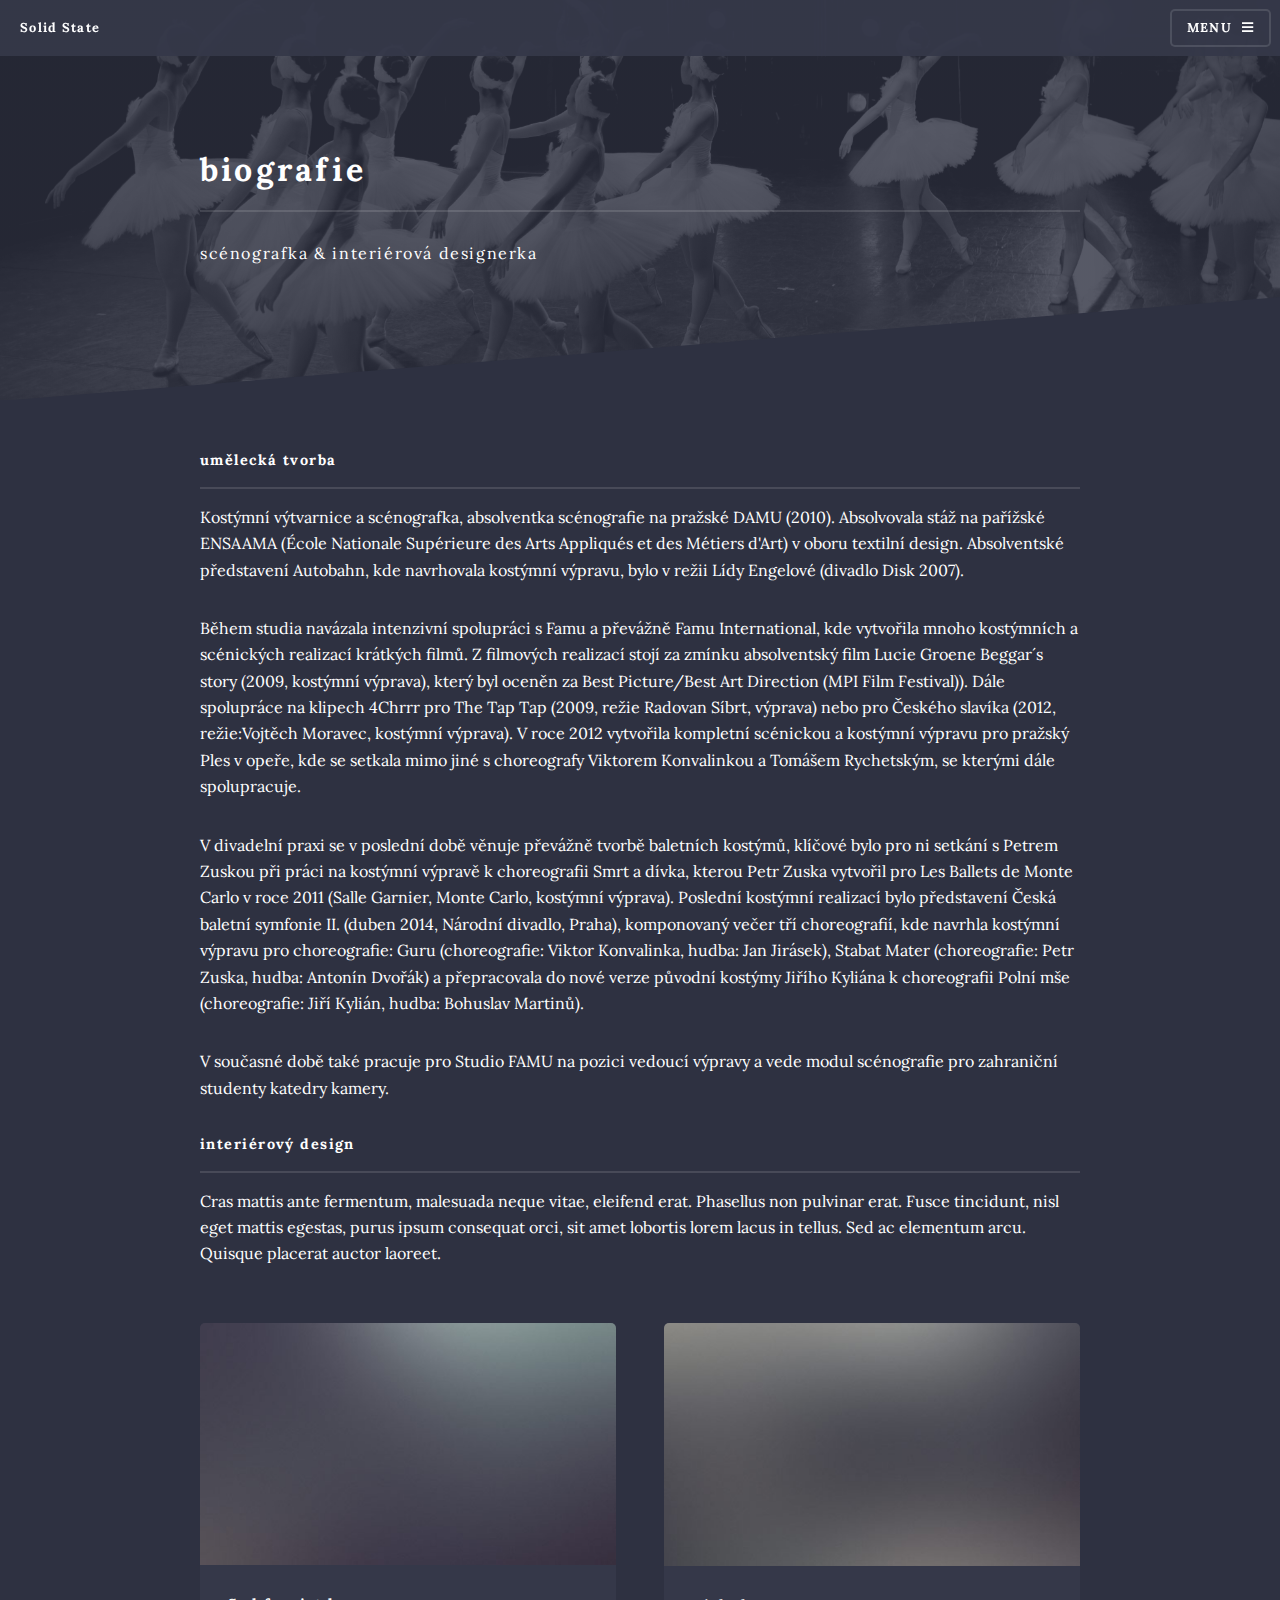
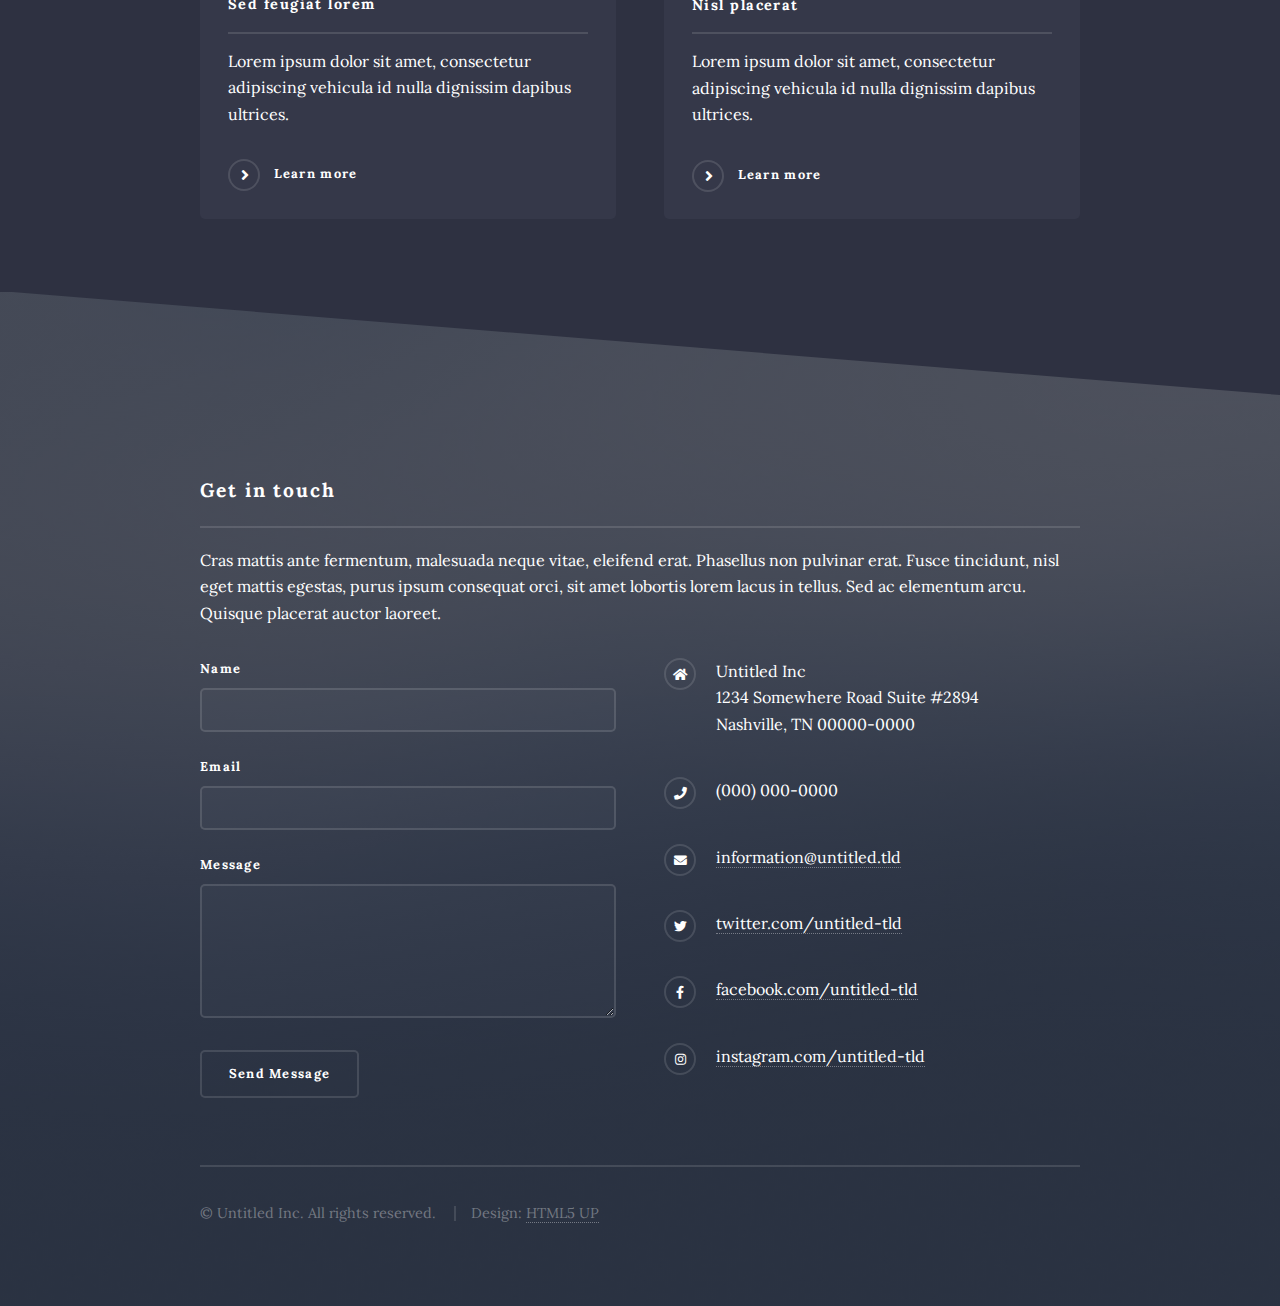
==== commit 42dd2810: "add basic page structure and content" ====
--- a/biography.html
+++ b/biography.html
@@ -31,12 +31,12 @@
       <!-- Menu -->
       <nav id="menu">
         <div class="inner">
-          <h2>Menu</h2>
+          <h2>menu</h2>
           <ul class="links">
-            <li><a href="index.html">Home</a></li>
-            <li><a href="biography.html">Biografie</a></li>
-            <li><a href="generic.html">Generic</a></li>
-            <li><a href="elements.html">Elements</a></li>
+            <li><a href="index.html">domů</a></li>
+            <li><a href="biography.html">biografie</a></li>
+            <li><a href="scenography.html">scénografie</a></li>
+            <li><a href="interiors.html">interiérový design</a></li>
             <li><a href="#">Log In</a></li>
             <li><a href="#">Sign Up</a></li>
           </ul>
@@ -48,15 +48,15 @@
       <section id="wrapper">
         <header>
           <div class="inner">
-            <h2>Biografie</h2>
-            <p>Scénografka & interiérová designerka</p>
+            <h2>biografie</h2>
+            <p>scénografka & interiérová designerka</p>
           </div>
         </header>
 
         <!-- Content -->
         <div class="wrapper">
           <div class="inner">
-            <h3 class="major">Umělecká tvorba</h3>
+            <h3 class="major">umělecká tvorba</h3>
             <p>
               Kostýmní výtvarnice a scénografka, absolventka scénografie na
               pražské DAMU (2010). Absolvovala stáž na pařížské ENSAAMA (École
@@ -98,7 +98,7 @@
               kamery.
             </p>
 
-            <h3 class="major">Interiérový design</h3>
+            <h3 class="major">interiérový design</h3>
             <p>
               Cras mattis ante fermentum, malesuada neque vitae, eleifend erat.
               Phasellus non pulvinar erat. Fusce tincidunt, nisl eget mattis
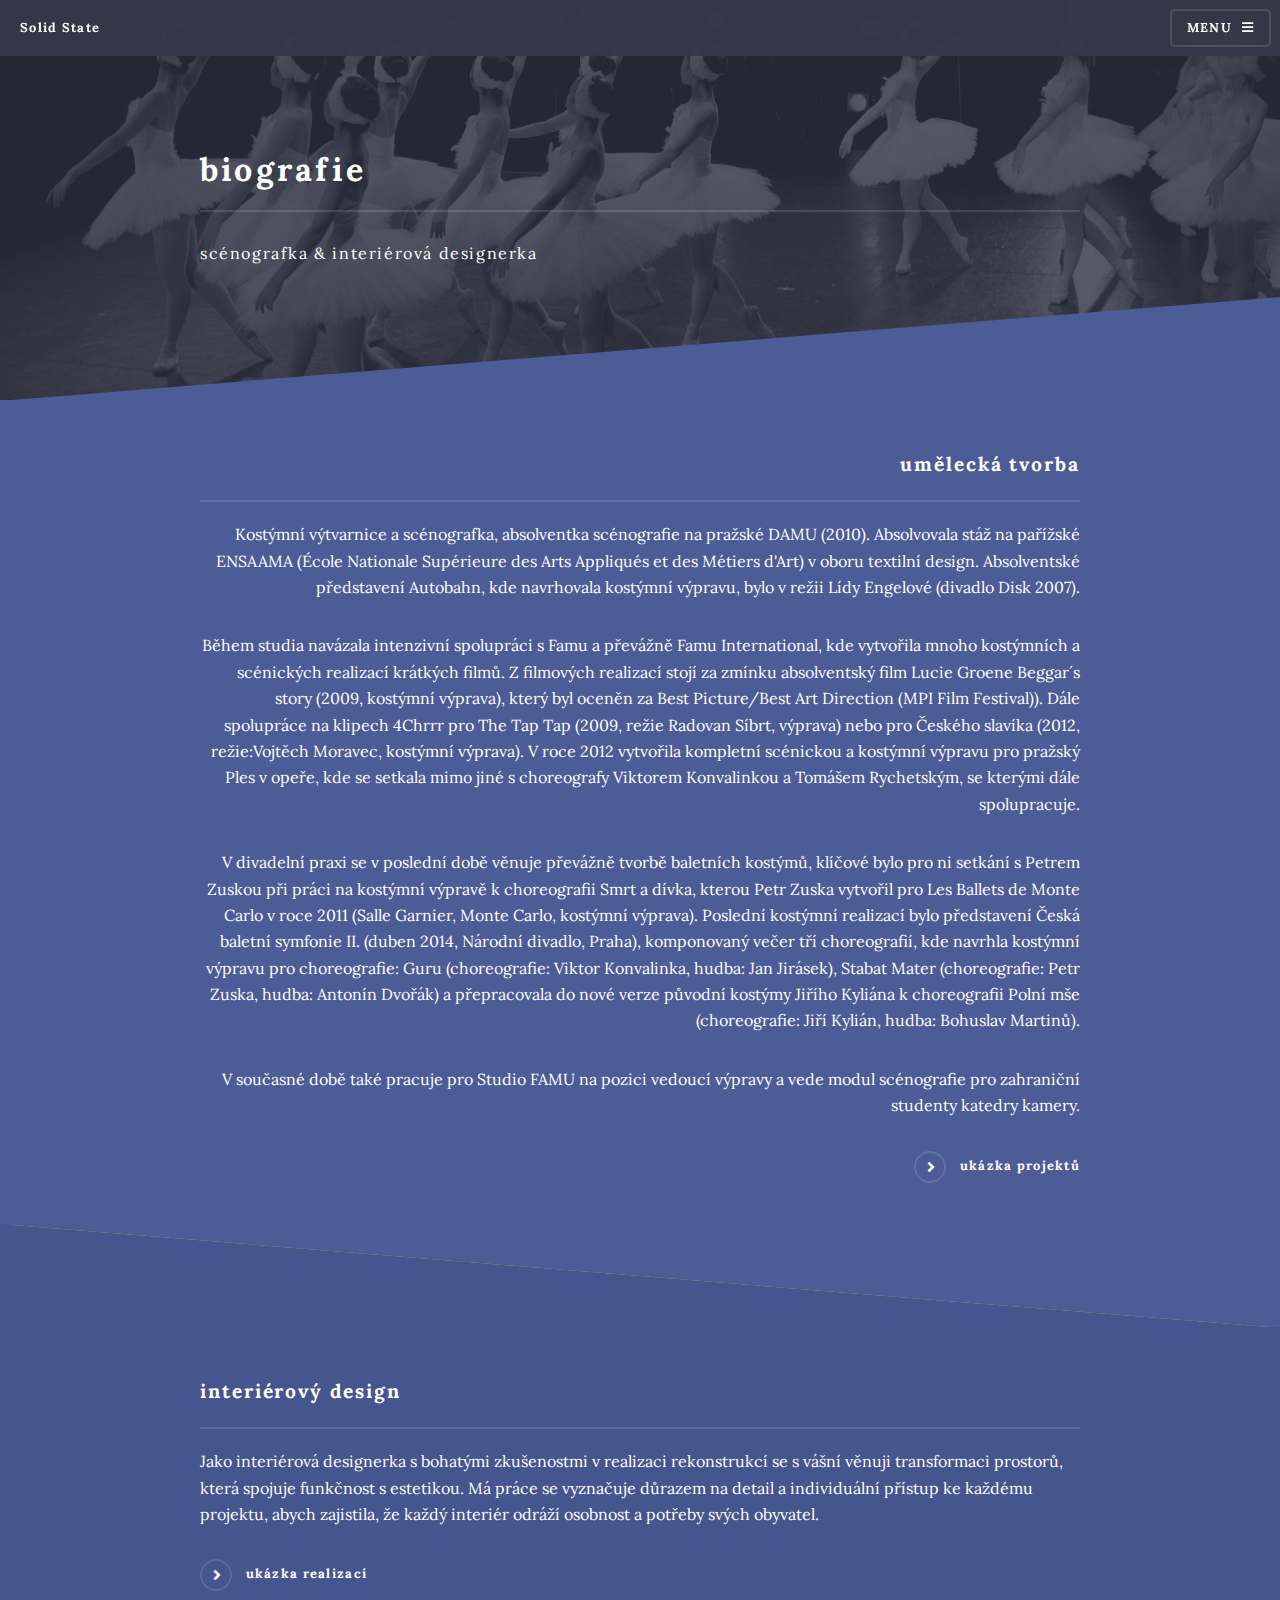
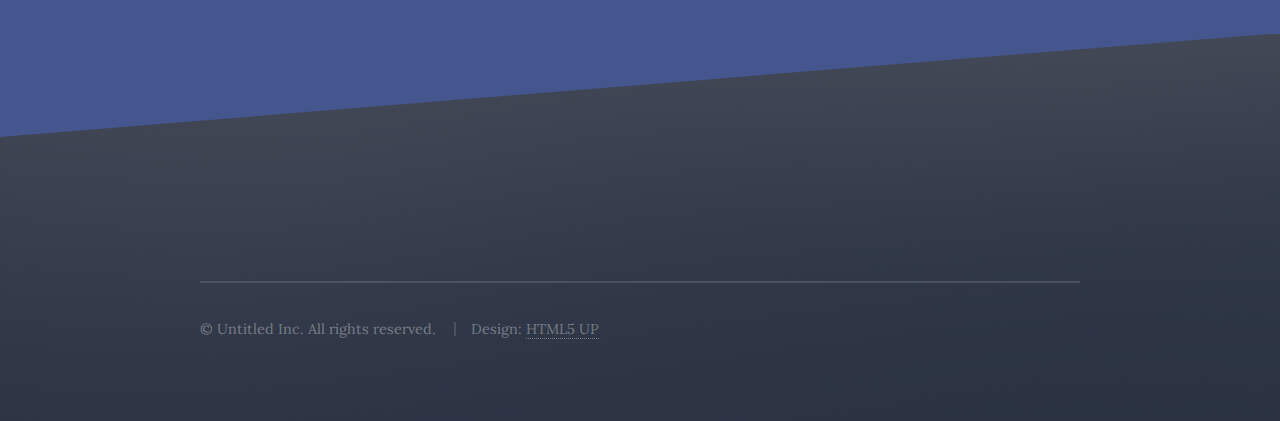
==== commit 18c71765: "delete part of the structure from the template in html" ====
--- a/biography.html
+++ b/biography.html
@@ -6,7 +6,7 @@
 -->
 <html>
   <head>
-    <title>Generic - Solid State by HTML5 UP</title>
+    <title>Petra Lebdušková - biografie</title>
     <meta charset="utf-8" />
     <meta
       name="viewport"
@@ -24,7 +24,7 @@
       <header id="header">
         <h1><a href="index.html">Solid State</a></h1>
         <nav>
-          <a href="#menu">Menu</a>
+          <a href="#menu">menu</a>
         </nav>
       </header>
 
@@ -37,8 +37,7 @@
             <li><a href="biography.html">biografie</a></li>
             <li><a href="scenography.html">scénografie</a></li>
             <li><a href="interiors.html">interiérový design</a></li>
-            <li><a href="#">Log In</a></li>
-            <li><a href="#">Sign Up</a></li>
+            <li><a href="contact.html">kontakt</a></li>
           </ul>
           <a href="#" class="close">Close</a>
         </div>
@@ -53,136 +52,80 @@
           </div>
         </header>
 
-        <!-- Content -->
-        <div class="wrapper">
+         <!-- Wrapper -->
+      <section id="wrapper">
+        <!-- One -->
+        <section id="one" class="wrapper spotlight style1">
           <div class="inner">
-            <h3 class="major">umělecká tvorba</h3>
-            <p>
-              Kostýmní výtvarnice a scénografka, absolventka scénografie na
-              pražské DAMU (2010). Absolvovala stáž na pařížské ENSAAMA (École
-              Nationale Supérieure des Arts Appliqués et des Métiers d'Art) v
-              oboru textilní design. Absolventské představení Autobahn, kde
-              navrhovala kostýmní výpravu, bylo v režii Lídy Engelové (divadlo
-              Disk 2007).
-            </p>
-            <p>
-              Během studia navázala intenzivní spolupráci s Famu a převážně Famu
-              International, kde vytvořila mnoho kostýmních a scénických
-              realizací krátkých filmů. Z filmových realizací stojí za zmínku
-              absolventský film Lucie Groene Beggar´s story (2009, kostýmní
-              výprava), který byl oceněn za Best Picture/Best Art Direction (MPI
-              Film Festival)). Dále spolupráce na klipech 4Chrrr pro The Tap Tap
-              (2009, režie Radovan Síbrt, výprava) nebo pro Českého slavíka
-              (2012, režie:Vojtěch Moravec, kostýmní výprava). V roce 2012
-              vytvořila kompletní scénickou a kostýmní výpravu pro pražský Ples
-              v opeře, kde se setkala mimo jiné s choreografy Viktorem
-              Konvalinkou a Tomášem Rychetským, se kterými dále spolupracuje.
-            </p>
-            <p>
-              V divadelní praxi se v poslední době věnuje převážně tvorbě
-              baletních kostýmů, klíčové bylo pro ni setkání s Petrem Zuskou při
-              práci na kostýmní výpravě k choreografii Smrt a dívka, kterou Petr
-              Zuska vytvořil pro Les Ballets de Monte Carlo v roce 2011 (Salle
-              Garnier, Monte Carlo, kostýmní výprava). Poslední kostýmní
-              realizací bylo představení Česká baletní symfonie II. (duben 2014,
-              Národní divadlo, Praha), komponovaný večer tří choreografií, kde
-              navrhla kostýmní výpravu pro choreografie: Guru (choreografie:
-              Viktor Konvalinka, hudba: Jan Jirásek), Stabat Mater
-              (choreografie: Petr Zuska, hudba: Antonín Dvořák) a přepracovala
-              do nové verze původní kostýmy Jiřího Kyliána k choreografii Polní
-              mše (choreografie: Jiří Kylián, hudba: Bohuslav Martinů).
-            </p>
-            <p>
-              V současné době také pracuje pro Studio FAMU na pozici vedoucí
-              výpravy a vede modul scénografie pro zahraniční studenty katedry
-              kamery.
-            </p>
+            <!-- <a href="#" class="image"
+              ><img src="images/profile2.jpg" alt=""
+            /></a> -->
+            <div class="content">
+              <h2 class="major">umělecká tvorba</h2>
+              <p>
+                Kostýmní výtvarnice a scénografka, absolventka scénografie na
+                pražské DAMU (2010). Absolvovala stáž na pařížské ENSAAMA (École
+                Nationale Supérieure des Arts Appliqués et des Métiers d'Art) v
+                oboru textilní design. Absolventské představení Autobahn, kde
+                navrhovala kostýmní výpravu, bylo v režii Lídy Engelové (divadlo
+                Disk 2007).
+              </p>
+              <p>
+                Během studia navázala intenzivní spolupráci s Famu a převážně Famu
+                International, kde vytvořila mnoho kostýmních a scénických
+                realizací krátkých filmů. Z filmových realizací stojí za zmínku
+                absolventský film Lucie Groene Beggar´s story (2009, kostýmní
+                výprava), který byl oceněn za Best Picture/Best Art Direction (MPI
+                Film Festival)). Dále spolupráce na klipech 4Chrrr pro The Tap Tap
+                (2009, režie Radovan Síbrt, výprava) nebo pro Českého slavíka
+                (2012, režie:Vojtěch Moravec, kostýmní výprava). V roce 2012
+                vytvořila kompletní scénickou a kostýmní výpravu pro pražský Ples
+                v opeře, kde se setkala mimo jiné s choreografy Viktorem
+                Konvalinkou a Tomášem Rychetským, se kterými dále spolupracuje.
+              </p>
+              <p>
+                V divadelní praxi se v poslední době věnuje převážně tvorbě
+                baletních kostýmů, klíčové bylo pro ni setkání s Petrem Zuskou při
+                práci na kostýmní výpravě k choreografii Smrt a dívka, kterou Petr
+                Zuska vytvořil pro Les Ballets de Monte Carlo v roce 2011 (Salle
+                Garnier, Monte Carlo, kostýmní výprava). Poslední kostýmní
+                realizací bylo představení Česká baletní symfonie II. (duben 2014,
+                Národní divadlo, Praha), komponovaný večer tří choreografií, kde
+                navrhla kostýmní výpravu pro choreografie: Guru (choreografie:
+                Viktor Konvalinka, hudba: Jan Jirásek), Stabat Mater
+                (choreografie: Petr Zuska, hudba: Antonín Dvořák) a přepracovala
+                do nové verze původní kostýmy Jiřího Kyliána k choreografii Polní
+                mše (choreografie: Jiří Kylián, hudba: Bohuslav Martinů).
+              </p>
+              <p>
+                V současné době také pracuje pro Studio FAMU na pozici vedoucí
+                výpravy a vede modul scénografie pro zahraniční studenty katedry
+                kamery.
+              </p>
+              <a href="scenography.html" class="special">ukázka projektů</a>
+            </div>
+          </div>
+        </section>
 
-            <h3 class="major">interiérový design</h3>
-            <p>
-              Cras mattis ante fermentum, malesuada neque vitae, eleifend erat.
-              Phasellus non pulvinar erat. Fusce tincidunt, nisl eget mattis
-              egestas, purus ipsum consequat orci, sit amet lobortis lorem lacus
-              in tellus. Sed ac elementum arcu. Quisque placerat auctor laoreet.
-            </p>
+        <!-- Two -->
+        <section id="two" class="wrapper alt spotlight style2">
+          <div class="inner">
+            <!-- <a href="#" class="image"><img src="images/pic02.jpg" alt="" /></a> -->
+            <div class="content">
+              <h2 class="major">interiérový design</h2>
+              <p>
+                Jako interiérová designerka s bohatými zkušenostmi v realizaci rekonstrukcí se s vášní věnuji transformaci prostorů, která spojuje funkčnost s estetikou. Má práce se vyznačuje důrazem na detail a individuální přístup ke každému projektu, abych zajistila, že každý interiér odráží osobnost a potřeby svých obyvatel.
+              </p>
+              <a href="interiors.html" class="special">ukázka realizací</a>
+            </div>
+          </div>
+        </section>
 
-            <section class="features">
-              <article>
-                <a href="#" class="image"
-                  ><img src="images/pic04.jpg" alt=""
-                /></a>
-                <h3 class="major">Sed feugiat lorem</h3>
-                <p>
-                  Lorem ipsum dolor sit amet, consectetur adipiscing vehicula id
-                  nulla dignissim dapibus ultrices.
-                </p>
-                <a href="#" class="special">Learn more</a>
-              </article>
-              <article>
-                <a href="#" class="image"
-                  ><img src="images/pic05.jpg" alt=""
-                /></a>
-                <h3 class="major">Nisl placerat</h3>
-                <p>
-                  Lorem ipsum dolor sit amet, consectetur adipiscing vehicula id
-                  nulla dignissim dapibus ultrices.
-                </p>
-                <a href="#" class="special">Learn more</a>
-              </article>
-            </section>
-          </div>
-        </div>
-      </section>
-
+        
       <!-- Footer -->
       <section id="footer">
         <div class="inner">
-          <h2 class="major">Get in touch</h2>
-          <p>
-            Cras mattis ante fermentum, malesuada neque vitae, eleifend erat.
-            Phasellus non pulvinar erat. Fusce tincidunt, nisl eget mattis
-            egestas, purus ipsum consequat orci, sit amet lobortis lorem lacus
-            in tellus. Sed ac elementum arcu. Quisque placerat auctor laoreet.
-          </p>
-          <form method="post" action="#">
-            <div class="fields">
-              <div class="field">
-                <label for="name">Name</label>
-                <input type="text" name="name" id="name" />
-              </div>
-              <div class="field">
-                <label for="email">Email</label>
-                <input type="email" name="email" id="email" />
-              </div>
-              <div class="field">
-                <label for="message">Message</label>
-                <textarea name="message" id="message" rows="4"></textarea>
-              </div>
-            </div>
-            <ul class="actions">
-              <li><input type="submit" value="Send Message" /></li>
-            </ul>
-          </form>
-          <ul class="contact">
-            <li class="icon solid fa-home">
-              Untitled Inc<br />
-              1234 Somewhere Road Suite #2894<br />
-              Nashville, TN 00000-0000
-            </li>
-            <li class="icon solid fa-phone">(000) 000-0000</li>
-            <li class="icon solid fa-envelope">
-              <a href="#">information@untitled.tld</a>
-            </li>
-            <li class="icon brands fa-twitter">
-              <a href="#">twitter.com/untitled-tld</a>
-            </li>
-            <li class="icon brands fa-facebook-f">
-              <a href="#">facebook.com/untitled-tld</a>
-            </li>
-            <li class="icon brands fa-instagram">
-              <a href="#">instagram.com/untitled-tld</a>
-            </li>
-          </ul>
+         
           <ul class="copyright">
             <li>&copy; Untitled Inc. All rights reserved.</li>
             <li>Design: <a href="http://html5up.net">HTML5 UP</a></li>
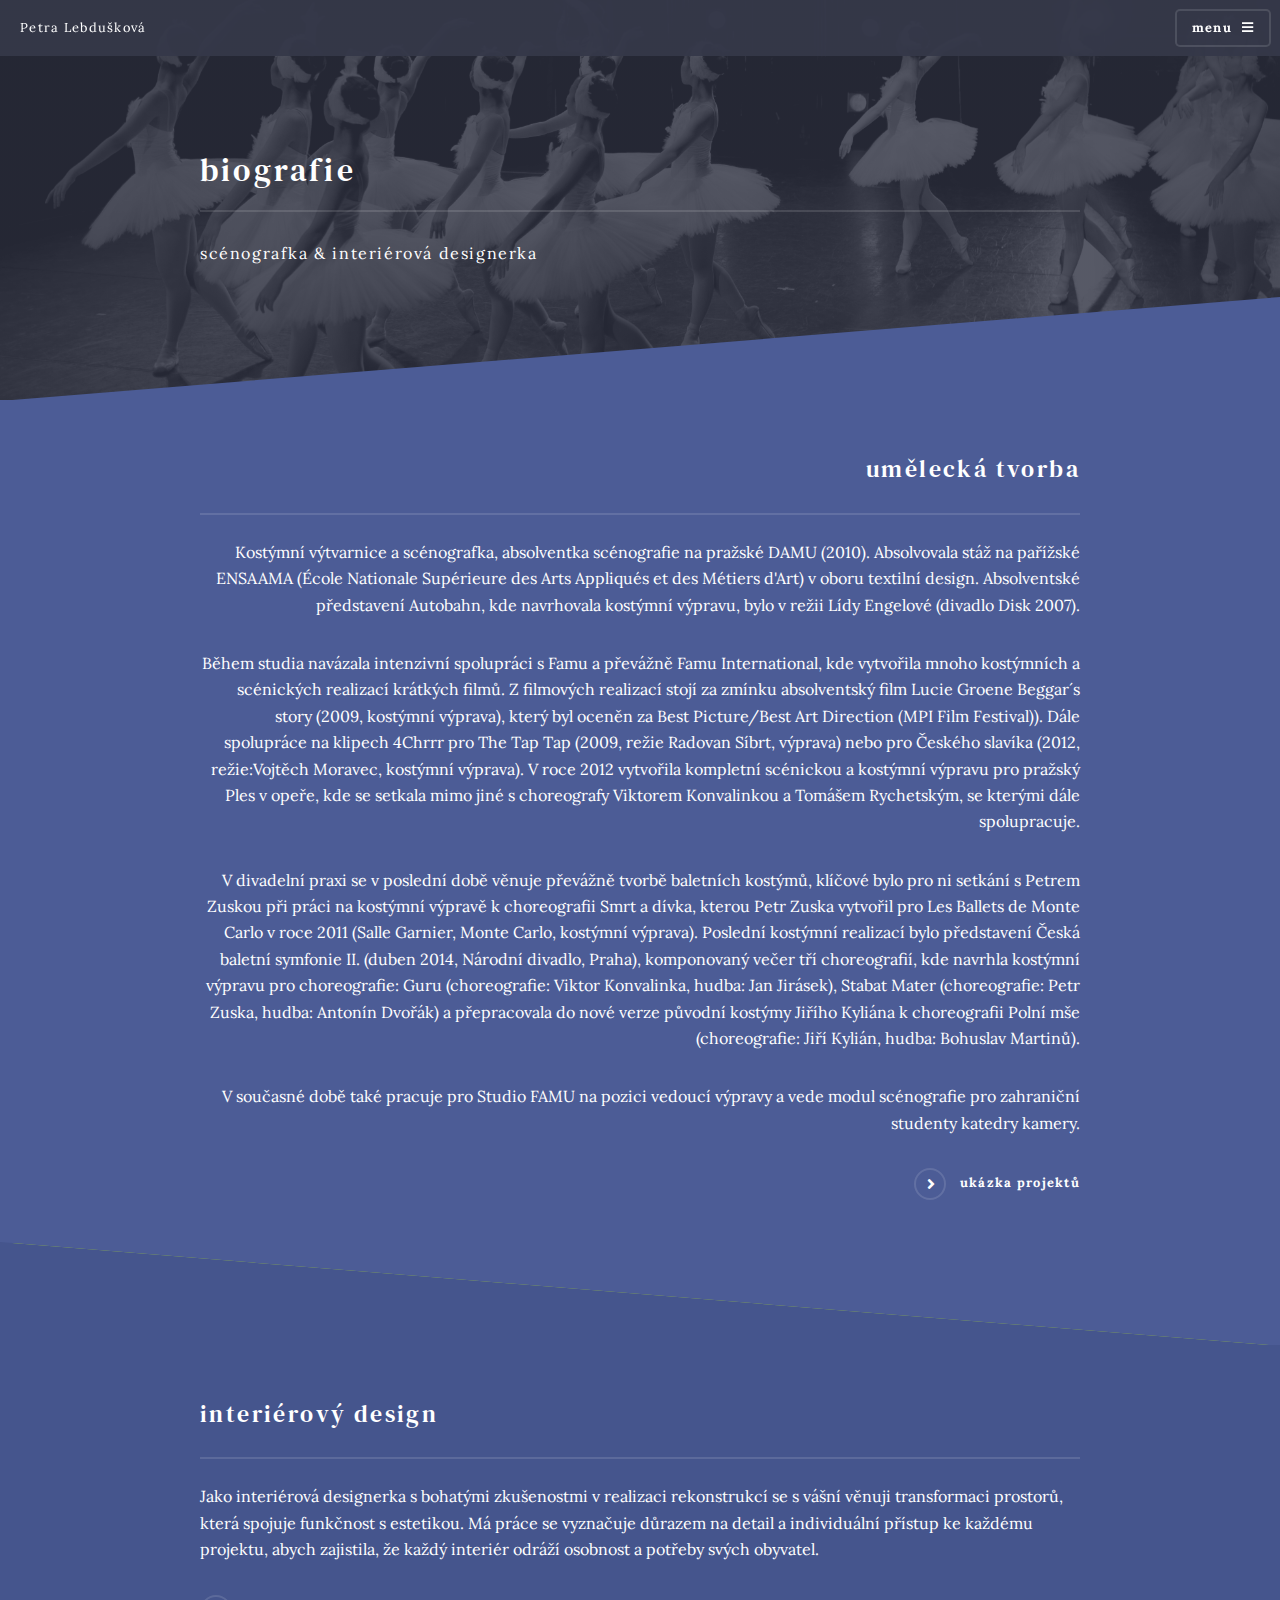
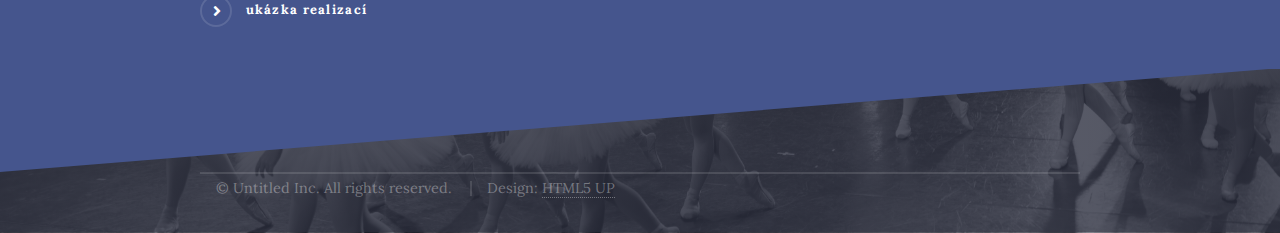
==== commit 09f38cd7: "minor modifications to icons, menus, h1" ====
--- a/biography.html
+++ b/biography.html
@@ -22,7 +22,7 @@
     <div id="page-wrapper">
       <!-- Header -->
       <header id="header">
-        <h1><a href="index.html">Solid State</a></h1>
+        <h1><a href="index.html">Petra Lebdušková</a></h1>
         <nav>
           <a href="#menu">menu</a>
         </nav>
--- a/assets/css/main.css
+++ b/assets/css/main.css
@@ -1,6 +1,6 @@
 @import url(fontawesome-all.min.css);
 @import url("https://fonts.googleapis.com/css2?family=Lora:ital,wght@0,400..700;1,400..700&display=swap");
-
+@import url('https://fonts.googleapis.com/css2?family=DM+Serif+Text:ital@0;1&display=swap');
 
 
 /*
@@ -203,6 +203,31 @@
 		center;
 }
 
+/* my */
+body.scenography {
+	background-color: #afdb36;
+	background-image: linear-gradient(to top, rgba(46, 49, 65, 0.8), rgba(46, 49, 65, 0.8)), url("../../images/sbg.jpg");
+	background-size: auto,
+		cover;
+	background-attachment: fixed,
+		fixed;
+	background-position: center,
+		center;
+}
+
+
+/*my*/
+body.interiors {
+	background-color: #afdb36;
+	background-image: linear-gradient(to top, rgba(46, 49, 65, 0.8), rgba(46, 49, 65, 0.8)), url("../../images/ibg.jpg");
+	background-size: auto,
+		cover;
+	background-attachment: fixed,
+		fixed;
+	background-position: center,
+		center;
+}
+
 body.is-preload *,
 body.is-preload *:before,
 body.is-preload *:after {
@@ -319,7 +344,7 @@
 	font-variant: normal;
 	text-rendering: auto;
 	line-height: 1;
-	text-transform: none !important;
+	/* text-transform: none !important; */
 	font-family: 'Font Awesome 5 Free';
 	font-weight: 900;
 }
@@ -354,7 +379,7 @@
 strong,
 b {
 	color: #ffffff;
-	font-weight: 600;
+	/* font-weight: 600; */
 }
 
 em,
@@ -373,8 +398,10 @@
 h5,
 h6 {
 	color: #ffffff;
-	font-family: 'Lora', Helvetica;
-	font-weight: 700;
+	font-family: 'DM Serif Text', Helvetica;
+	font-size: 3em;
+	/* font-weight: 700; */
+	font-weight: normal;
 	letter-spacing: 0.1em;
 	margin: 0 0 1em 0;
 }
@@ -390,14 +417,14 @@
 	border-bottom: 0;
 }
 
-h1 span,
+/* h1 span,
 h2 span,
 h3 span,
 h4 span,
 h5 span,
 h6 span {
-	font-weight: 200;
-}
+	font-weight: 200; 
+} */
 
 h1.major,
 h2.major,
@@ -410,7 +437,7 @@
 }
 
 h2 {
-	font-size: 1.2em;
+	font-size: 1.5em;
 }
 
 h3 {
@@ -2305,7 +2332,7 @@
 	display: block;
 	font-family: 'Lora', Helvetica;
 	font-size: 0.8em;
-	font-weight: 700;
+	/* font-weight: 700; */
 	letter-spacing: 0.1em;
 	margin: 0 0 0.7em 0;
 	/* text-transform: uppercase; */
@@ -2407,9 +2434,9 @@
 	display: inline-block;
 	font-size: 1em;
 	font-family: "Source Sans Pro", Helvetica, sans-serif;
-	text-transform: none;
+	/* text-transform: none; */
 	letter-spacing: 0;
-	font-weight: 300;
+	/* font-weight: 300; */
 	padding-left: 2.4em;
 	padding-right: 0.75em;
 	position: relative;
@@ -2424,9 +2451,9 @@
 	font-variant: normal;
 	text-rendering: auto;
 	line-height: 1;
-	text-transform: none !important;
+	/* text-transform: none !important; */
 	font-family: 'Font Awesome 5 Free';
-	font-weight: 900;
+	/* font-weight: 900; */
 }
 
 input[type="checkbox"]+label:before,
@@ -2524,9 +2551,9 @@
 	font-variant: normal;
 	text-rendering: auto;
 	line-height: 1;
-	text-transform: none !important;
+	/* text-transform: none !important; */
 	font-family: 'Font Awesome 5 Free';
-	font-weight: 400;
+	/* font-weight: 400; */
 }
 
 .icon>.label {
@@ -2644,7 +2671,7 @@
 
 dl dt {
 	display: block;
-	font-weight: 600;
+	/* font-weight: 600; */
 	margin: 0 0 1em 0;
 }
 
@@ -2817,9 +2844,9 @@
 	font-variant: normal;
 	text-rendering: auto;
 	line-height: 1;
-	text-transform: none !important;
+	/* text-transform: none !important; */
 	font-family: 'Font Awesome 5 Free';
-	font-weight: 400;
+	/* font-weight: 400; */
 }
 
 ul.contact li:before {
@@ -2947,7 +2974,7 @@
 table th {
 	color: #ffffff;
 	font-size: 0.9em;
-	font-weight: 600;
+	/* font-weight: 600; */
 	padding: 0 0.75em 0.75em 0.75em;
 	text-align: left;
 }
@@ -3010,7 +3037,7 @@
 	display: inline-block;
 	font-family: 'Lora', Helvetica;
 	font-size: 0.8em;
-	font-weight: 700;
+	/* font-weight: 700; */
 	height: 3.75em;
 	letter-spacing: 0.1em;
 	line-height: 3.75em;
@@ -3251,7 +3278,7 @@
 	line-height: 3em;
 	position: absolute;
 	right: 0.7em;
-	text-transform: uppercase;
+	/* text-transform: uppercase; */
 	top: 0.7em;
 }
 
@@ -3285,7 +3312,7 @@
 	font-variant: normal;
 	text-rendering: auto;
 	line-height: 1;
-	text-transform: none !important;
+	/* text-transform: none !important; */
 	font-family: 'Font Awesome 5 Free';
 	font-weight: 900;
 }
@@ -3469,7 +3496,7 @@
 	display: block;
 	font-family: 'Lora', Helvetica;
 	font-size: 0.8em;
-	font-weight: 200;
+	/* font-weight: 200; */
 	letter-spacing: 0.1em;
 	line-height: 1.85em;
 	padding: 0.75em 0;
@@ -3570,7 +3597,8 @@
 	filter: blur(0);
 	opacity: 1;
 	border-bottom: solid 2px rgba(255, 255, 255, 0.125);
-	font-size: 2.25em;
+	font-size: 3.5em;
+	font-weight: normal;
 	margin-bottom: 0.8em;
 	padding-bottom: 0.4em;
 }
@@ -3594,8 +3622,8 @@
 	filter: blur(0);
 	opacity: 1;
 	font-family: 'Lora', Helvetica;
-	font-size: 1em;
-	font-weight: 200;
+	font-size: 1.5em;
+	/* font-weight: 200; */
 	letter-spacing: 0.1em;
 	line-height: 2;
 	/* text-transform: uppercase; */
@@ -3613,6 +3641,8 @@
 			center;
 		margin-bottom: -6.5em;
 	}
+
+
 
 }
 
@@ -3707,7 +3737,7 @@
 #wrapper>header p {
 	font-family: 'Lora', Helvetica;
 	font-size: 1em;
-	font-weight: 200;
+	/* font-weight: 200; */
 	letter-spacing: 0.1em;
 	line-height: 2;
 	/* text-transform: uppercase; */
@@ -3726,7 +3756,32 @@
 		margin-bottom: -6.5em;
 	}
 
-}
+	/*my*/
+	#wrapper.scenography>header {
+		padding: 9em 0 6.25em 0;
+		background-color: #2e3141;
+		background-image: linear-gradient(to top, rgba(46, 49, 65, 0.8), rgba(46, 49, 65, 0.8)), url("../../images/sbg.jpg");
+		background-size: auto,
+			cover;
+		background-position: center,
+			0% 30%;
+		margin-bottom: -6.5em;
+	}
+
+	/*my*/
+	#wrapper.interiors>header {
+		padding: 9em 0 6.25em 0;
+		background-color: #2e3141;
+		background-image: linear-gradient(to top, rgba(46, 49, 65, 0.8), rgba(46, 49, 65, 0.8)), url("../../images/ibg.jpg");
+		background-size: auto,
+			cover;
+		background-position: center,
+			0% 30%;
+		margin-bottom: -6.5em;
+	}
+
+}
+
 
 @media screen and (max-width: 980px) {
 
@@ -4163,7 +4218,7 @@
 /* Footer */
 
 #footer .inner {
-	padding: 5em 0 3em 0;
+	/* padding: 5em 0 3em 0; */
 	display: -moz-flex;
 	display: -webkit-flex;
 	display: -ms-flex;
@@ -4196,8 +4251,8 @@
 #footer .inner .copyright {
 	border-top: solid 2px rgba(255, 255, 255, 0.125);
 	list-style: none;
-	margin: 4em 0 2em 0;
-	padding: 2em 0 0 0;
+	/* margin: 4em 0 2em 0;
+	padding: 2em 0 0 0; */
 	width: 100%;
 }
 
@@ -4226,7 +4281,7 @@
 
 	#footer {
 		background-color: #2e3141;
-		background-image: linear-gradient(to top, rgba(46, 49, 65, 0.8), rgba(46, 49, 65, 0.8)), url("../../images/bg_footer.jpg");
+		background-image: linear-gradient(to top, rgba(46, 49, 65, 0.8), rgba(46, 49, 65, 0.8)), url("../../images/bg.jpg");
 		background-size: auto,
 			cover;
 		background-position: center,
@@ -4235,6 +4290,30 @@
 		padding-top: 6.5em;
 	}
 
+	/*my*/
+	#footer.scenography {
+		background-color: #2e3141;
+		background-image: linear-gradient(to top, rgba(46, 49, 65, 0.8), rgba(46, 49, 65, 0.8)), url("../../images/sbg.jpg");
+		background-size: auto,
+			cover;
+		background-position: center,
+			center;
+		margin-top: -6.5em;
+		padding-top: 6.5em;
+	}
+
+	/*my*/
+	#footer.interiors {
+		background-color: #2e3141;
+		background-image: linear-gradient(to top, rgba(46, 49, 65, 0.8), rgba(46, 49, 65, 0.8)), url("../../images/ibg.jpg");
+		background-size: auto,
+			cover;
+		background-position: center,
+			center;
+		margin-top: -6.5em;
+		padding-top: 6.5em;
+	}
+
 }
 
 @media screen and (max-width: 980px) {
@@ -4261,7 +4340,7 @@
 	}
 
 	#footer .inner .copyright {
-		margin: 4em 0 2em 0;
+		/* margin: 4em 0 2em 0; */
 	}
 
 }
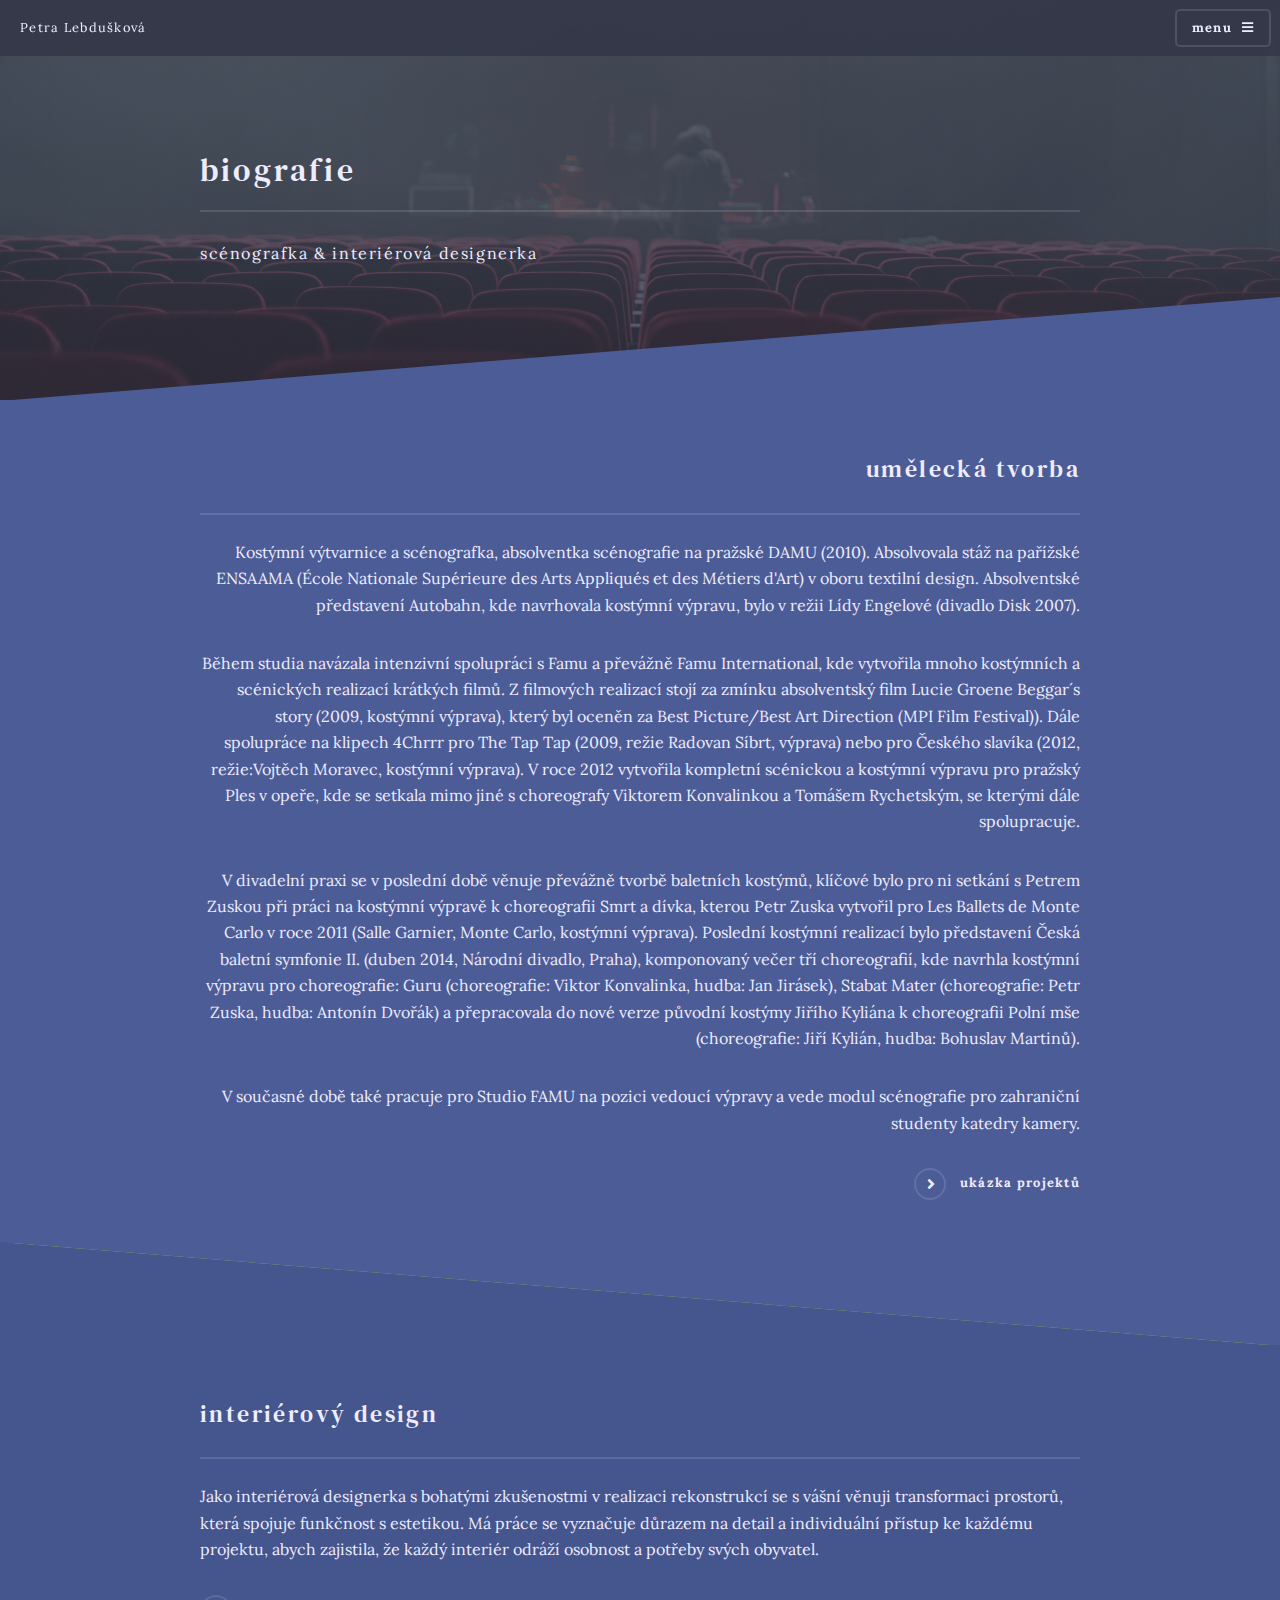
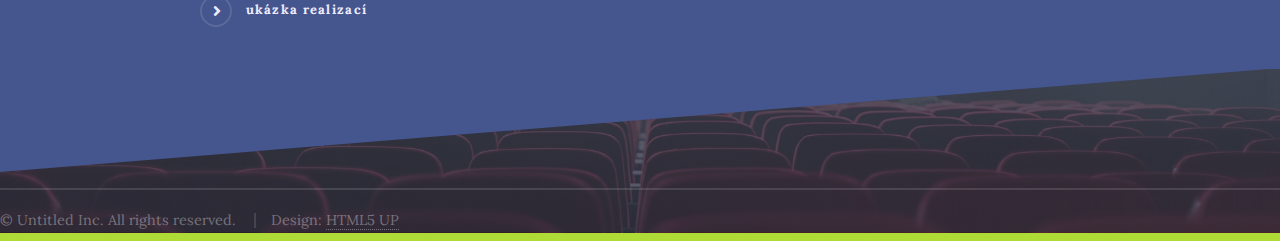
==== commit 7f228a73: "WIP: Change background on contact form" ====
--- a/biography.html
+++ b/biography.html
@@ -120,8 +120,8 @@
             </div>
           </div>
         </section>
-
-        
+      </section>
+ 
       <!-- Footer -->
       <section id="footer">
         <div class="inner">
--- a/assets/css/main.css
+++ b/assets/css/main.css
@@ -247,7 +247,7 @@
 input,
 select,
 textarea {
-	color: #ffffff;
+	color: #EEEDFF;
 	font-family: "Source Sans Pro", Helvetica, sans-serif;
 	font-size: 16.5pt;
 	/* font-weight: 300; */
@@ -315,13 +315,13 @@
 	-ms-transition: color 0.2s ease-in-out, border-bottom-color 0.2s ease-in-out;
 	transition: color 0.2s ease-in-out, border-bottom-color 0.2s ease-in-out;
 	border-bottom: dotted 1px rgba(255, 255, 255, 0.35);
-	color: #ffffff;
+	color: #EEEDFF;
 	text-decoration: none;
 }
 
 a:hover {
 	border-bottom-color: transparent;
-	color: #ffffff !important;
+	color: #EEEDFF !important;
 }
 
 a.special:not(.button) {
@@ -376,11 +376,11 @@
 	background-color: rgba(255, 255, 255, 0.075);
 }
 
-strong,
+/* strong,
 b {
-	color: #ffffff;
-	/* font-weight: 600; */
-}
+	color: #EEEDFF;
+font-weight: 600;
+} */
 
 em,
 i {
@@ -397,7 +397,7 @@
 h4,
 h5,
 h6 {
-	color: #ffffff;
+	color: #EEEDFF;
 	font-family: 'DM Serif Text', Helvetica;
 	font-size: 3em;
 	/* font-weight: 700; */
@@ -2328,7 +2328,7 @@
 }
 
 label {
-	color: #ffffff;
+	color: #EEEDFF;
 	display: block;
 	font-family: 'Lora', Helvetica;
 	font-size: 0.8em;
@@ -2389,7 +2389,7 @@
 }
 
 select option {
-	color: #ffffff;
+	color: #EEEDFF;
 	background: #2e3141;
 }
 
@@ -2429,7 +2429,7 @@
 input[type="checkbox"]+label,
 input[type="radio"]+label {
 	text-decoration: none;
-	color: #ffffff;
+	color: #EEEDFF;
 	cursor: pointer;
 	display: inline-block;
 	font-size: 1em;
@@ -2475,8 +2475,8 @@
 
 input[type="checkbox"]:checked+label:before,
 input[type="radio"]:checked+label:before {
-	background: #ffffff;
-	border-color: #ffffff;
+	background: #EEEDFF;
+	border-color: #EEEDFF;
 	content: '\f00c';
 	color: #2e3141;
 }
@@ -2972,7 +2972,7 @@
 }
 
 table th {
-	color: #ffffff;
+	color: #EEEDFF;
 	font-size: 0.9em;
 	/* font-weight: 600; */
 	padding: 0 0.75em 0.75em 0.75em;
@@ -3032,7 +3032,7 @@
 	border-radius: 5px;
 	border: 0;
 	box-shadow: inset 0 0 0 2px rgba(255, 255, 255, 0.125);
-	color: #ffffff !important;
+	color: #EEEDFF !important;
 	cursor: pointer;
 	display: inline-block;
 	font-family: 'Lora', Helvetica;
@@ -4013,7 +4013,7 @@
 	width: 100%;
 }
 
-.wrapper.spotlight .content {
+.wrapper.spotlight {
 	width: 100%;
 	-ms-flex: 2;
 }
@@ -4115,6 +4115,7 @@
 	box-shadow: inset 0 -1px 0 0 #2d3a69, 0 1px 0 0 #2d3a69;
 }
 
+
 @media screen and (max-width: 980px) {
 
 	.wrapper {
@@ -4215,29 +4216,89 @@
 
 }
 
+#contact .inner form {
+	margin: 0 3em 0 0;
+	width: calc(50% - 1.5em);
+}
+
+#contact .inner .contact {
+	width: calc(50% - 1.5em);
+}
+
+@media screen and (max-width: 1280px) {
+
+	#contact {
+		background-size: auto,
+			cover;
+		background-position: center,
+			center;
+	}
+
+}
+
+
+@media screen and (max-width: 980px) {
+
+	#contact .inner {
+		padding: 3em 3em 1em 3em;
+		display: block;
+		width: 100%;
+	}
+
+	#contact .inner form {
+		width: 100%;
+		margin: 0 0 4em 0;
+	}
+
+	#contact .inner .contact {
+		width: 100%;
+		margin: 0 0 4em 0;
+	}
+
+}
+
+@media screen and (max-width: 736px) {
+
+	#contact .inner {
+		padding: 2em 2em 0.1em 2em;
+	}
+
+	#contact .inner form {
+		margin: 0 0 3em 0;
+	}
+
+	#contact .inner .contact {
+		margin: 0 0 3em 0;
+	}
+
+}
+
+@media screen and (max-width: 480px) {
+
+	#contact .inner {
+		border-left: 0;
+		display: block;
+		/* margin: 1em 0 0 0; */
+		padding: 2em 2em 0.1em 2em;
+	}
+
+}
+
+@media screen and (max-width: 360px) {
+
+	#contact .inner {
+		padding: 2em 1.5em 0.1em 1.5em;
+	}
+
+}
+
+
 /* Footer */
-
-#footer .inner {
-	/* padding: 5em 0 3em 0; */
-	display: -moz-flex;
-	display: -webkit-flex;
-	display: -ms-flex;
-	display: flex;
-	-moz-flex-direction: row;
-	-webkit-flex-direction: row;
-	-ms-flex-direction: row;
-	flex-direction: row;
-	-moz-flex-wrap: wrap;
-	-webkit-flex-wrap: wrap;
-	-ms-flex-wrap: wrap;
-	flex-wrap: wrap;
-	margin: 0 auto;
-	width: 55em;
-}
 
 #footer .inner>* {
 	width: 100%;
 }
+
 
 #footer .inner form {
 	margin: 0 3em 0 0;
@@ -4251,10 +4312,11 @@
 #footer .inner .copyright {
 	border-top: solid 2px rgba(255, 255, 255, 0.125);
 	list-style: none;
-	/* margin: 4em 0 2em 0;
-	padding: 2em 0 0 0; */
+	margin: 1em 0 0.5em 0;
+	padding: 1em 0 0 0;
 	width: 100%;
 }
+
 
 #footer .inner .copyright li {
 	border-left: solid 2px rgba(255, 255, 255, 0.125);
@@ -4339,9 +4401,10 @@
 		margin: 0 0 4em 0;
 	}
 
+	/*
 	#footer .inner .copyright {
-		/* margin: 4em 0 2em 0; */
-	}
+		margin: 4em 0 2em 0;
+} */
 
 }
 
